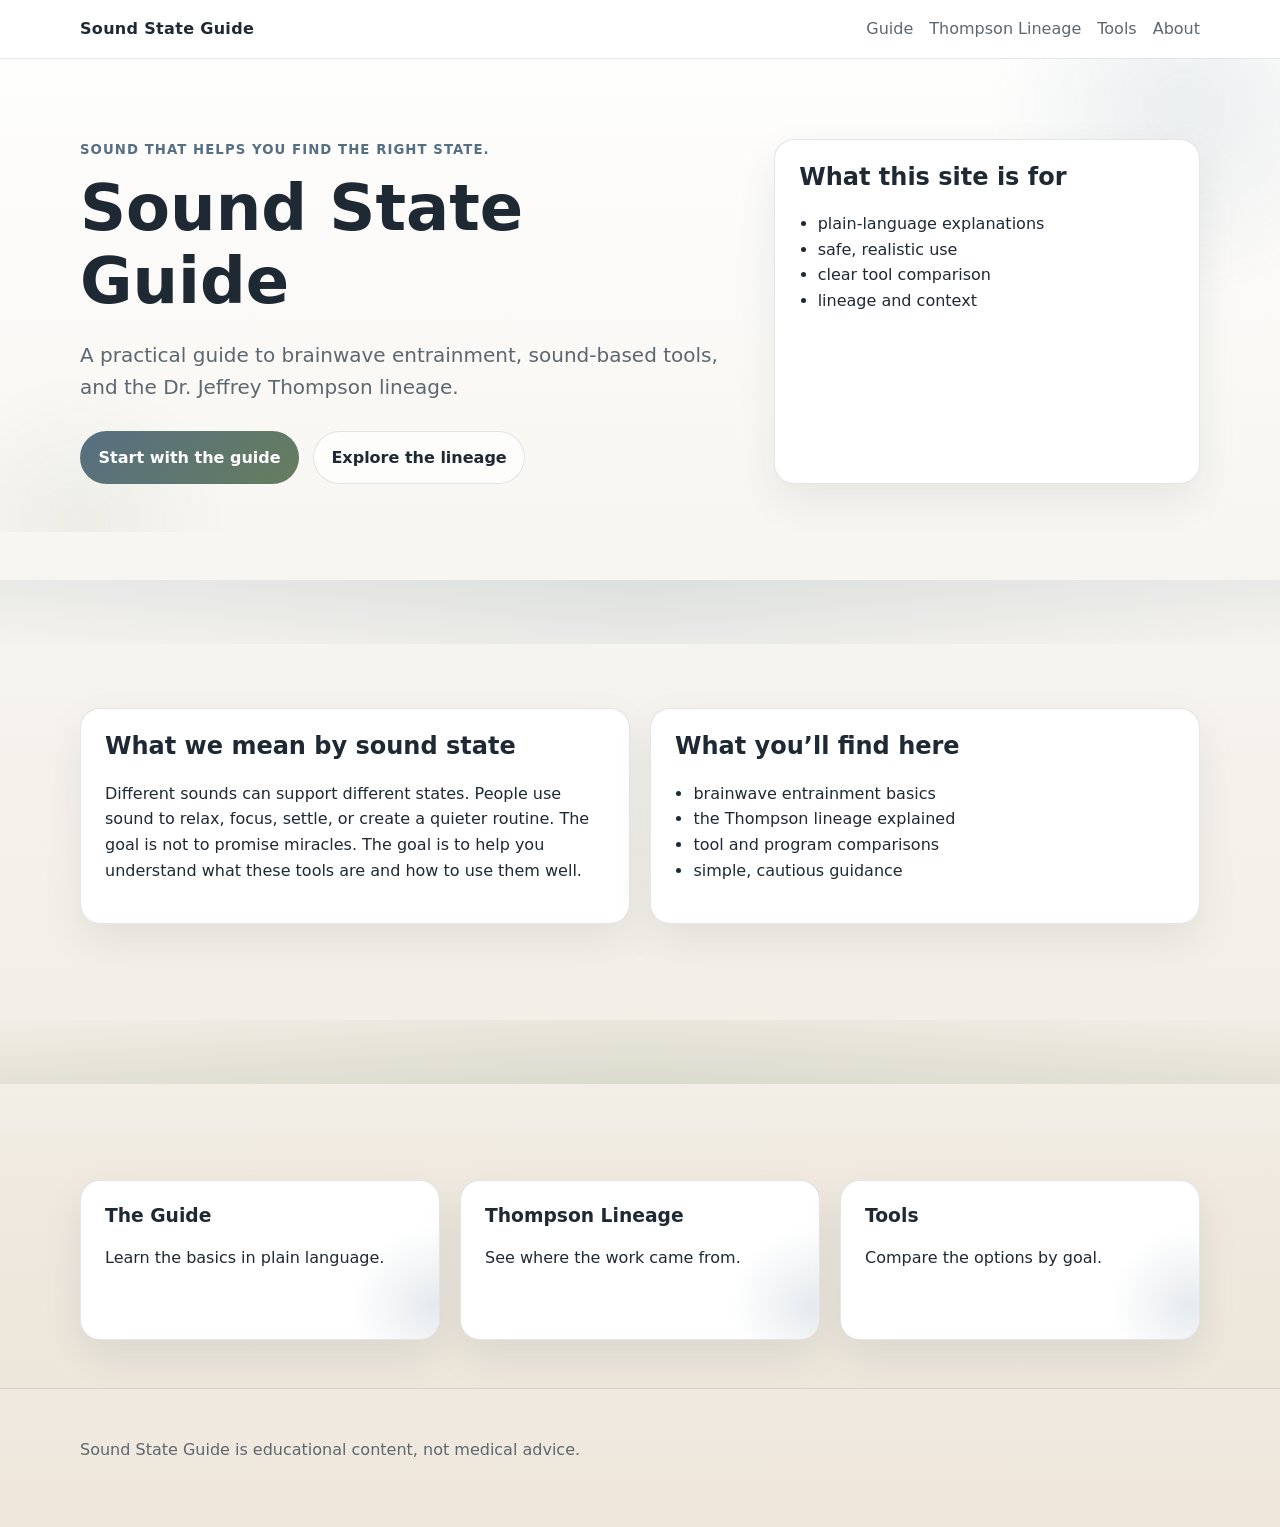
==== index.html @ a7209b44 "build Sound State Guide starter site 👾 Generated with [Letta Code](https://letta.com)  Co-Authored-B" ====
<!doctype html>
<html lang="en">
<head>
  <meta charset="utf-8" />
  <meta name="viewport" content="width=device-width, initial-scale=1" />
  <title>Sound State Guide</title>
  <meta name="description" content="A practical guide to brainwave entrainment, sound-based tools, and the Dr. Jeffrey Thompson lineage." />
  <link rel="icon" href="/assets/img/favicon.svg" type="image/svg+xml" />
  <link rel="stylesheet" href="/assets/css/styles.css" />
  <script type="application/ld+json">{
    "@context": "https://schema.org",
    "@graph": [
      {
        "@type": "WebSite",
        "@id": "https://focusingpulse.github.io/Sound-State-Guide/#website",
        "url": "https://focusingpulse.github.io/Sound-State-Guide/",
        "name": "Sound State Guide",
        "description": "A practical guide to brainwave entrainment, sound-based tools, and the Dr. Jeffrey Thompson lineage."
      },
      {
        "@type": "Organization",
        "@id": "https://focusingpulse.github.io/Sound-State-Guide/#organization",
        "name": "Sound State Guide",
        "url": "https://focusingpulse.github.io/Sound-State-Guide/",
        "description": "A practical site about sound-based tools, brainwave entrainment, and the Dr. Jeffrey Thompson lineage."
      },
      {
        "@type": "WebPage",
        "@id": "https://focusingpulse.github.io/Sound-State-Guide/#webpage",
        "url": "https://focusingpulse.github.io/Sound-State-Guide/",
        "name": "Sound State Guide",
        "description": "Homepage for Sound State Guide.",
        "isPartOf": {
          "@id": "https://focusingpulse.github.io/Sound-State-Guide/#website"
        },
        "about": {
          "@id": "https://focusingpulse.github.io/Sound-State-Guide/#organization"
        }
      }
    ]
  }</script>
</head>
<body>
  <header class="site-header">
    <div class="container nav-wrap">
      <a class="brand" href="/">Sound State Guide</a>
      <nav class="site-nav" aria-label="Primary">
        <a href="/guide/">Guide</a>
        <a href="/thompson-lineage/">Thompson Lineage</a>
        <a href="/tools/">Tools</a>
        <a href="/about/">About</a>
      </nav>
    </div>
  </header>

  <main>
    <section class="hero">
      <div class="container hero-grid">
        <div>
          <p class="eyebrow">Sound that helps you find the right state.</p>
          <h1>Sound State Guide</h1>
          <p class="lead">A practical guide to brainwave entrainment, sound-based tools, and the Dr. Jeffrey Thompson lineage.</p>
          <div class="cta-row">
            <a class="button primary" href="/guide/">Start with the guide</a>
            <a class="button secondary" href="/thompson-lineage/">Explore the lineage</a>
          </div>
        </div>
        <aside class="hero-card">
          <h2>What this site is for</h2>
          <ul>
            <li>plain-language explanations</li>
            <li>safe, realistic use</li>
            <li>clear tool comparison</li>
            <li>lineage and context</li>
          </ul>
        </aside>
      </div>
    </section>

    <section class="parallax-band top" aria-hidden="true">
      <div class="band-shape"></div>
    </section>

    <section class="section">
      <div class="container grid-2">
        <article class="card">
          <h2>What we mean by sound state</h2>
          <p>Different sounds can support different states. People use sound to relax, focus, settle, or create a quieter routine. The goal is not to promise miracles. The goal is to help you understand what these tools are and how to use them well.</p>
        </article>
        <article class="card">
          <h2>What you’ll find here</h2>
          <ul>
            <li>brainwave entrainment basics</li>
            <li>the Thompson lineage explained</li>
            <li>tool and program comparisons</li>
            <li>simple, cautious guidance</li>
          </ul>
        </article>
      </div>
    </section>

    <section class="parallax-band bottom" aria-hidden="true">
      <div class="band-shape"></div>
    </section>

    <section class="section soft">
      <div class="container grid-3">
        <a class="tile" href="/guide/">
          <h3>The Guide</h3>
          <p>Learn the basics in plain language.</p>
        </a>
        <a class="tile" href="/thompson-lineage/">
          <h3>Thompson Lineage</h3>
          <p>See where the work came from.</p>
        </a>
        <a class="tile" href="/tools/">
          <h3>Tools</h3>
          <p>Compare the options by goal.</p>
        </a>
      </div>
    </section>
  </main>

  <footer class="site-footer">
    <div class="container">
      <p>Sound State Guide is educational content, not medical advice.</p>
    </div>
  </footer>
</body>
</html>
---- assets/css/styles.css ----
:root {
  --bg: #f6f4ef;
  --bg-alt: #efe7dc;
  --panel: #ffffff;
  --soft: #ece6db;
  --text: #1f2933;
  --muted: #5d6770;
  --accent: #566f82;
  --accent-2: #7a8f6a;
  --accent-dark: #334954;
  --border: rgba(31, 41, 51, 0.12);
  --shadow: 0 16px 40px rgba(31, 41, 51, 0.08);
  --radius: 20px;
  --max: 1120px;
}

* { box-sizing: border-box; }
html { scroll-behavior: smooth; }
body {
  margin: 0;
  font-family: Inter, ui-sans-serif, system-ui, -apple-system, BlinkMacSystemFont, "Segoe UI", sans-serif;
  color: var(--text);
  background:
    linear-gradient(180deg, rgba(255,255,255,0.9) 0%, rgba(246,244,239,0.95) 40%, rgba(239,231,220,1) 100%);
  line-height: 1.6;
}
a { color: inherit; text-decoration: none; }
img { max-width: 100%; display: block; }

.container {
  width: min(100% - 2rem, var(--max));
  margin: 0 auto;
}

.site-header {
  position: sticky;
  top: 0;
  z-index: 10;
  backdrop-filter: blur(10px);
  background: rgba(255,255,255,0.78);
  border-bottom: 1px solid var(--border);
}

.nav-wrap {
  display: flex;
  align-items: center;
  justify-content: space-between;
  gap: 1rem;
  padding: 1rem 0;
}

.brand {
  font-weight: 800;
  letter-spacing: 0.02em;
}

.site-nav {
  display: flex;
  flex-wrap: wrap;
  gap: 1rem;
  color: var(--muted);
}

.site-nav a:hover,
.site-nav a:focus-visible,
.brand:hover,
.brand:focus-visible {
  color: var(--accent-dark);
}

.hero {
  position: relative;
  padding: 5rem 0 3rem;
  overflow: hidden;
}

.hero::before,
.hero::after {
  content: "";
  position: absolute;
  inset: auto;
  border-radius: 999px;
  filter: blur(18px);
  opacity: 0.45;
  pointer-events: none;
}

.hero::before {
  width: 24rem;
  height: 24rem;
  background: radial-gradient(circle, rgba(86,111,130,0.25) 0%, rgba(86,111,130,0) 70%);
  top: -8rem;
  right: -6rem;
  transform: translateY(-18px);
  animation: driftUp 12s ease-in-out infinite alternate;
}

.hero::after {
  width: 18rem;
  height: 18rem;
  background: radial-gradient(circle, rgba(122,143,106,0.2) 0%, rgba(122,143,106,0) 70%);
  bottom: -7rem;
  left: -4rem;
  transform: translateY(20px);
  animation: driftDown 14s ease-in-out infinite alternate;
}

.hero-grid {
  position: relative;
  display: grid;
  grid-template-columns: 1.4fr 0.9fr;
  gap: 2rem;
  align-items: stretch;
  z-index: 1;
}

.eyebrow {
  margin: 0 0 0.75rem;
  text-transform: uppercase;
  letter-spacing: 0.08em;
  color: var(--accent);
  font-size: 0.83rem;
  font-weight: 700;
}

h1, h2, h3 {
  line-height: 1.15;
  margin-top: 0;
}

h1 {
  font-size: clamp(2.6rem, 5vw, 4.8rem);
  margin-bottom: 1rem;
}

.lead {
  font-size: clamp(1.05rem, 2vw, 1.25rem);
  color: var(--muted);
  max-width: 60ch;
}

.cta-row {
  display: flex;
  flex-wrap: wrap;
  gap: 0.85rem;
  margin-top: 1.75rem;
}

.button {
  display: inline-flex;
  align-items: center;
  justify-content: center;
  min-height: 48px;
  padding: 0.8rem 1.1rem;
  border-radius: 999px;
  border: 1px solid transparent;
  font-weight: 700;
}

.button.primary {
  background: linear-gradient(135deg, var(--accent), #667d5e);
  color: #fff;
}

.button.primary:hover,
.button.primary:focus-visible {
  background: linear-gradient(135deg, var(--accent-dark), #5d7250);
}

.button.secondary {
  border-color: var(--border);
  background: rgba(255,255,255,0.7);
}

.button.secondary:hover,
.button.secondary:focus-visible {
  border-color: var(--accent);
  color: var(--accent-dark);
}

.hero-card,
.card,
.tile {
  background: var(--panel);
  border: 1px solid var(--border);
  border-radius: var(--radius);
  box-shadow: var(--shadow);
}

.hero-card {
  padding: 1.5rem;
}

.hero-card ul,
.card ul {
  margin: 0;
  padding-left: 1.15rem;
}

.section {
  padding: 1rem 0 3rem;
}

.section.soft {
  background: linear-gradient(180deg, rgba(236,230,219,0.3), rgba(236,230,219,0.95));
  padding: 3rem 0;
}

.grid-2,
.grid-3 {
  display: grid;
  gap: 1.25rem;
}

.grid-2 {
  grid-template-columns: repeat(2, minmax(0, 1fr));
}

.grid-3 {
  grid-template-columns: repeat(3, minmax(0, 1fr));
}

.card,
.tile {
  padding: 1.5rem;
}

.tile {
  position: relative;
  overflow: hidden;
  min-height: 160px;
}

.tile::after {
  content: "";
  position: absolute;
  inset: auto -20% -30% auto;
  width: 10rem;
  height: 10rem;
  border-radius: 50%;
  background: radial-gradient(circle, rgba(86,111,130,0.14) 0%, rgba(86,111,130,0) 70%);
}

.tile:hover,
.tile:focus-visible {
  transform: translateY(-2px);
  transition: transform 0.2s ease;
}

.site-footer {
  padding: 2rem 0 3rem;
  color: var(--muted);
  border-top: 1px solid var(--border);
}

.page {
  padding: 3rem 0 4rem;
}

.page h1 {
  font-size: clamp(2.1rem, 4vw, 3.5rem);
}

.prose {
  max-width: 72ch;
}

.prose h2 {
  margin-top: 2.25rem;
}

.prose table {
  width: 100%;
  border-collapse: collapse;
  margin: 1rem 0 1.5rem;
  background: rgba(255,255,255,0.85);
  border: 1px solid var(--border);
  border-radius: 12px;
  overflow: hidden;
}

.prose th,
.prose td {
  text-align: left;
  padding: 0.85rem 0.9rem;
  border-bottom: 1px solid var(--border);
  vertical-align: top;
}

.prose thead th {
  background: rgba(86,111,130,0.08);
}

.prose tbody tr:last-child td {
  border-bottom: 0;
}

.parallax-band {
  position: relative;
  margin: 3rem 0;
  padding: 2rem 0;
  overflow: hidden;
}

.parallax-band.top {
  background: linear-gradient(180deg, rgba(86,111,130,0.08), transparent);
}

.parallax-band.bottom {
  background: linear-gradient(180deg, transparent, rgba(122,143,106,0.12));
}

.parallax-band .band-shape {
  position: absolute;
  left: 50%;
  width: 160%;
  height: 180px;
  border-radius: 999px;
  opacity: 0.6;
  pointer-events: none;
}

.parallax-band.top .band-shape {
  top: -70px;
  background: radial-gradient(circle, rgba(86,111,130,0.14) 0%, rgba(86,111,130,0) 70%);
  transform: translateX(-50%) translateY(-10px);
  animation: riseBand 16s ease-in-out infinite alternate;
}

.parallax-band.bottom .band-shape {
  bottom: -80px;
  background: radial-gradient(circle, rgba(122,143,106,0.15) 0%, rgba(122,143,106,0) 70%);
  transform: translateX(-50%) translateY(12px);
  animation: fallBand 16s ease-in-out infinite alternate;
}

@keyframes driftUp {
  from { transform: translateY(-18px); }
  to { transform: translateY(10px); }
}

@keyframes driftDown {
  from { transform: translateY(20px); }
  to { transform: translateY(-12px); }
}

@keyframes riseBand {
  from { transform: translateX(-50%) translateY(-14px); }
  to { transform: translateX(-50%) translateY(14px); }
}

@keyframes fallBand {
  from { transform: translateX(-50%) translateY(14px); }
  to { transform: translateX(-50%) translateY(-14px); }
}

@media (max-width: 860px) {
  .hero-grid,
  .grid-2,
  .grid-3 {
    grid-template-columns: 1fr;
  }

  .nav-wrap {
    flex-direction: column;
    align-items: flex-start;
  }
}
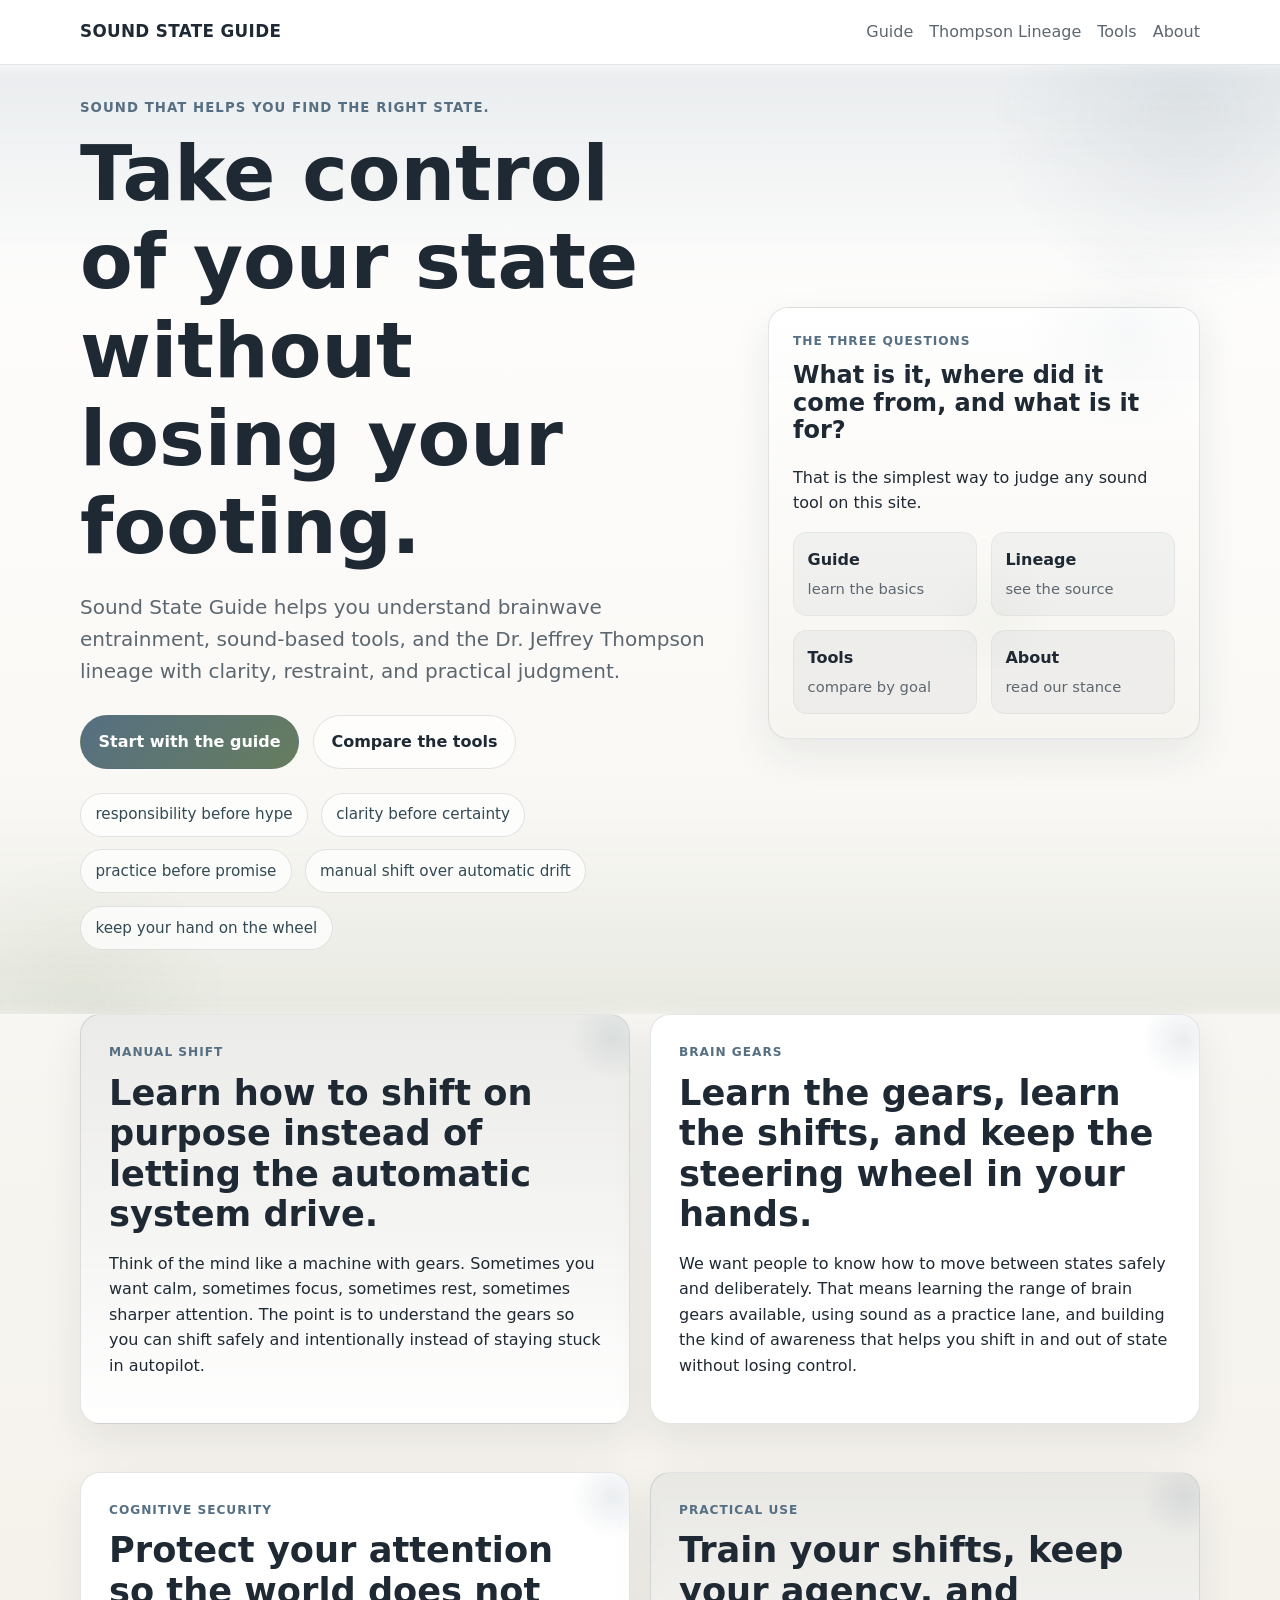
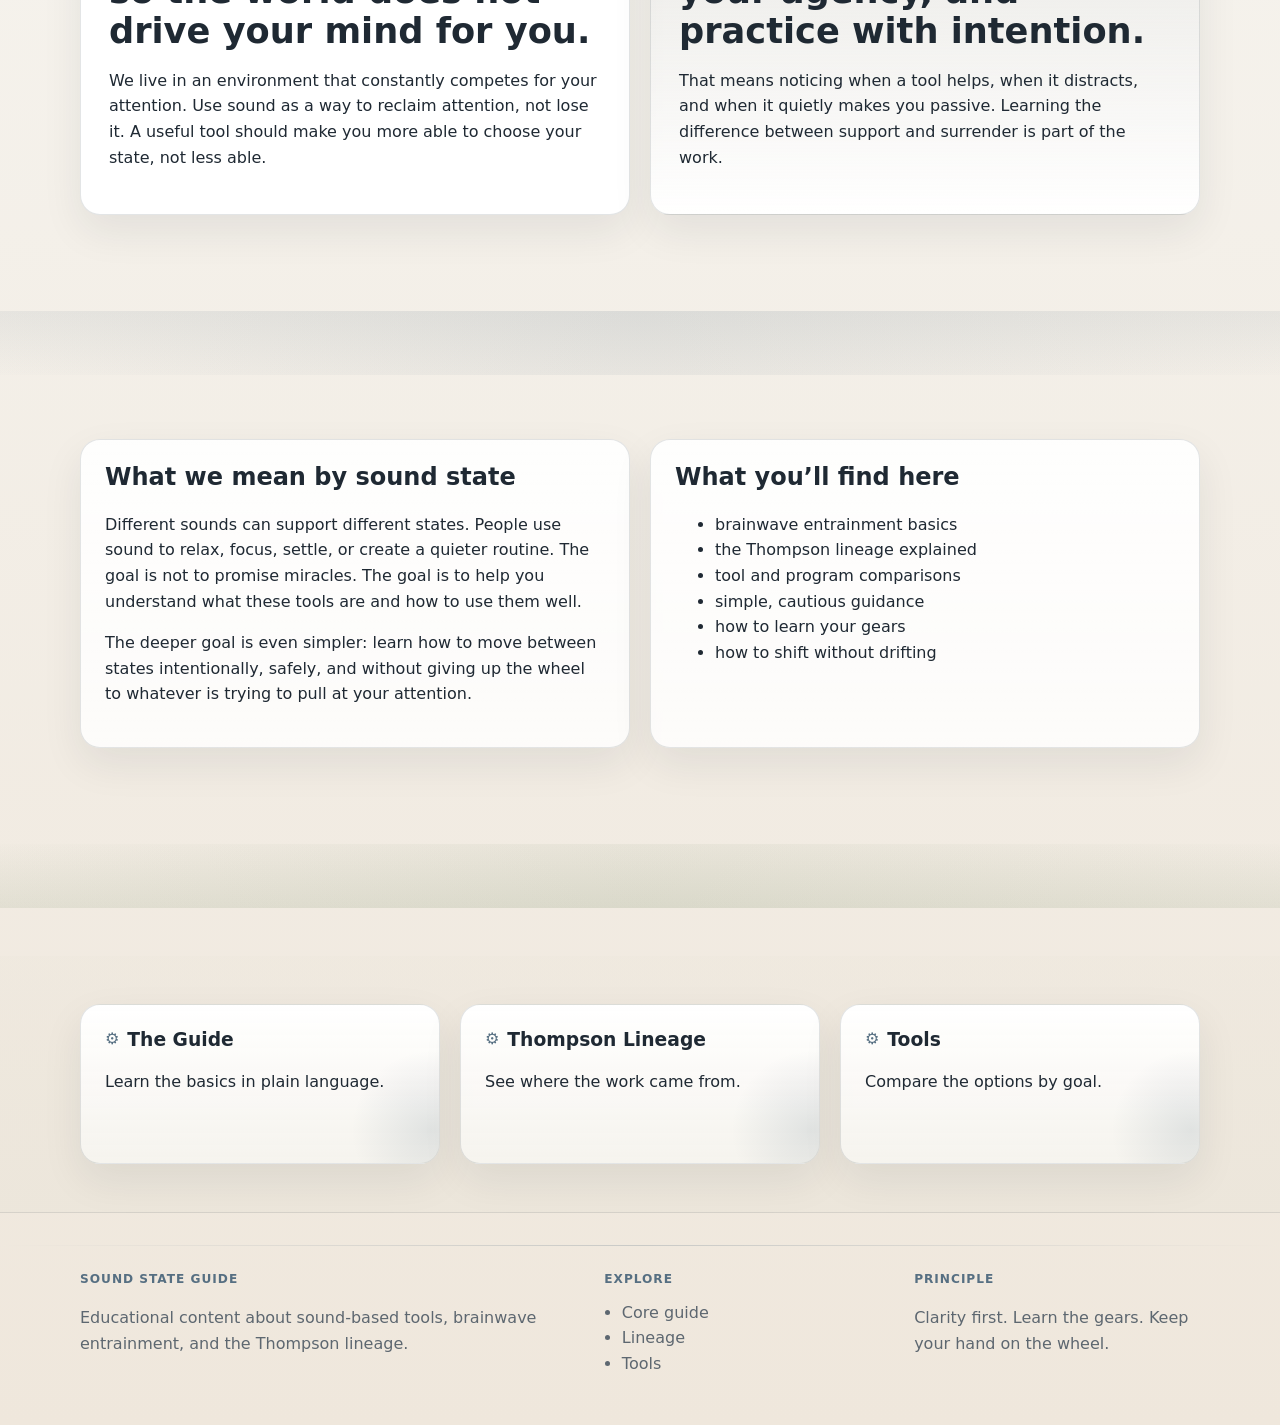
==== commit 1fddec25: "strengthen Sound State Guide visual system 👾 Generated with [Letta Code](https://letta.com)  Co-Auth" ====
--- a/index.html
+++ b/index.html
@@ -42,8 +42,8 @@
 </head>
 <body>
   <header class="site-header">
-    <div class="container nav-wrap">
-      <a class="brand" href="/">Sound State Guide</a>
+    <div class="container nav-wrap nav-wrap-home">
+      <a class="brand brand-home" href="/">Sound State Guide</a>
       <nav class="site-nav" aria-label="Primary">
         <a href="/guide/">Guide</a>
         <a href="/thompson-lineage/">Thompson Lineage</a>
@@ -54,26 +54,80 @@
   </header>
 
   <main>
-    <section class="hero">
-      <div class="container hero-grid">
-        <div>
+    <section class="hero hero-home">
+      <div class="hero-glow hero-glow-top" aria-hidden="true"></div>
+      <div class="hero-glow hero-glow-bottom" aria-hidden="true"></div>
+      <div class="container hero-grid hero-grid-home">
+        <div class="hero-copy">
           <p class="eyebrow">Sound that helps you find the right state.</p>
-          <h1>Sound State Guide</h1>
-          <p class="lead">A practical guide to brainwave entrainment, sound-based tools, and the Dr. Jeffrey Thompson lineage.</p>
+          <h1>Take control of your state without losing your footing.</h1>
+          <p class="lead">Sound State Guide helps you understand brainwave entrainment, sound-based tools, and the Dr. Jeffrey Thompson lineage with clarity, restraint, and practical judgment.</p>
           <div class="cta-row">
             <a class="button primary" href="/guide/">Start with the guide</a>
-            <a class="button secondary" href="/thompson-lineage/">Explore the lineage</a>
+            <a class="button secondary" href="/tools/">Compare the tools</a>
           </div>
+          <ul class="hero-points" aria-label="Key principles">
+            <li>responsibility before hype</li>
+            <li>clarity before certainty</li>
+            <li>practice before promise</li>
+            <li>manual shift over automatic drift</li>
+            <li>keep your hand on the wheel</li>
+          </ul>
         </div>
-        <aside class="hero-card">
-          <h2>What this site is for</h2>
-          <ul>
-            <li>plain-language explanations</li>
-            <li>safe, realistic use</li>
-            <li>clear tool comparison</li>
-            <li>lineage and context</li>
-          </ul>
+
+        <aside class="hero-card hero-side">
+          <p class="mini-label">The three questions</p>
+          <h2>What is it, where did it come from, and what is it for?</h2>
+          <p>That is the simplest way to judge any sound tool on this site.</p>
+          <div class="hero-stat-grid">
+            <div>
+              <strong>Guide</strong>
+              <span>learn the basics</span>
+            </div>
+            <div>
+              <strong>Lineage</strong>
+              <span>see the source</span>
+            </div>
+            <div>
+              <strong>Tools</strong>
+              <span>compare by goal</span>
+            </div>
+            <div>
+              <strong>About</strong>
+              <span>read our stance</span>
+            </div>
+          </div>
         </aside>
+      </div>
+    </section>
+
+    <section class="section section-lifted">
+      <div class="container feature-row">
+        <article class="feature-card feature-card-emphasis">
+          <p class="feature-tag">Manual shift</p>
+          <h2>Learn how to shift on purpose instead of letting the automatic system drive.</h2>
+          <p>Think of the mind like a machine with gears. Sometimes you want calm, sometimes focus, sometimes rest, sometimes sharper attention. The point is to understand the gears so you can shift safely and intentionally instead of staying stuck in autopilot.</p>
+        </article>
+        <article class="feature-card">
+          <p class="feature-tag">Brain gears</p>
+          <h2>Learn the gears, learn the shifts, and keep the steering wheel in your hands.</h2>
+          <p>We want people to know how to move between states safely and deliberately. That means learning the range of brain gears available, using sound as a practice lane, and building the kind of awareness that helps you shift in and out of state without losing control.</p>
+        </article>
+      </div>
+    </section>
+
+    <section class="section section-lifted">
+      <div class="container feature-row">
+        <article class="feature-card">
+          <p class="feature-tag">Cognitive security</p>
+          <h2>Protect your attention so the world does not drive your mind for you.</h2>
+          <p>We live in an environment that constantly competes for your attention. Use sound as a way to reclaim attention, not lose it. A useful tool should make you more able to choose your state, not less able.</p>
+        </article>
+        <article class="feature-card feature-card-emphasis">
+          <p class="feature-tag">Practical use</p>
+          <h2>Train your shifts, keep your agency, and practice with intention.</h2>
+          <p>That means noticing when a tool helps, when it distracts, and when it quietly makes you passive. Learning the difference between support and surrender is part of the work.</p>
+        </article>
       </div>
     </section>
 
@@ -83,17 +137,20 @@
 
     <section class="section">
       <div class="container grid-2">
-        <article class="card">
+        <article class="card card-statement">
           <h2>What we mean by sound state</h2>
           <p>Different sounds can support different states. People use sound to relax, focus, settle, or create a quieter routine. The goal is not to promise miracles. The goal is to help you understand what these tools are and how to use them well.</p>
-        </article>
-        <article class="card">
+          <p>The deeper goal is even simpler: learn how to move between states intentionally, safely, and without giving up the wheel to whatever is trying to pull at your attention.</p>
+        </article>
+        <article class="card card-statement">
           <h2>What you’ll find here</h2>
           <ul>
             <li>brainwave entrainment basics</li>
             <li>the Thompson lineage explained</li>
             <li>tool and program comparisons</li>
             <li>simple, cautious guidance</li>
+            <li>how to learn your gears</li>
+            <li>how to shift without drifting</li>
           </ul>
         </article>
       </div>
@@ -105,15 +162,15 @@
 
     <section class="section soft">
       <div class="container grid-3">
-        <a class="tile" href="/guide/">
+        <a class="tile tile-spotlight" href="/guide/">
           <h3>The Guide</h3>
           <p>Learn the basics in plain language.</p>
         </a>
-        <a class="tile" href="/thompson-lineage/">
+        <a class="tile tile-spotlight" href="/thompson-lineage/">
           <h3>Thompson Lineage</h3>
           <p>See where the work came from.</p>
         </a>
-        <a class="tile" href="/tools/">
+        <a class="tile tile-spotlight" href="/tools/">
           <h3>Tools</h3>
           <p>Compare the options by goal.</p>
         </a>
@@ -122,8 +179,23 @@
   </main>
 
   <footer class="site-footer">
-    <div class="container">
-      <p>Sound State Guide is educational content, not medical advice.</p>
+    <div class="container footer-grid">
+      <div>
+        <p class="footer-title">Sound State Guide</p>
+        <p>Educational content about sound-based tools, brainwave entrainment, and the Thompson lineage.</p>
+      </div>
+      <div>
+        <p class="footer-title">Explore</p>
+        <ul>
+          <li><a href="/guide/">Core guide</a></li>
+          <li><a href="/thompson-lineage/">Lineage</a></li>
+          <li><a href="/tools/">Tools</a></li>
+        </ul>
+      </div>
+      <div>
+        <p class="footer-title">Principle</p>
+        <p>Clarity first. Learn the gears. Keep your hand on the wheel.</p>
+      </div>
     </div>
   </footer>
 </body>
--- a/assets/css/styles.css
+++ b/assets/css/styles.css
@@ -49,9 +49,18 @@
   padding: 1rem 0;
 }
 
+.nav-wrap-home {
+  padding-block: 1.15rem;
+}
+
 .brand {
   font-weight: 800;
   letter-spacing: 0.02em;
+}
+
+.brand-home {
+  font-size: 1.05rem;
+  text-transform: uppercase;
 }
 
 .site-nav {
@@ -72,6 +81,13 @@
   position: relative;
   padding: 5rem 0 3rem;
   overflow: hidden;
+}
+
+.hero-home {
+  min-height: 100svh;
+  display: grid;
+  align-items: center;
+  padding: 2rem 0 4rem;
 }
 
 .hero::before,
@@ -85,6 +101,30 @@
   pointer-events: none;
 }
 
+.hero-home .hero-glow {
+  position: absolute;
+  left: 50%;
+  width: 180%;
+  height: 220px;
+  transform: translateX(-50%);
+  border-radius: 999px;
+  filter: blur(8px);
+  opacity: 0.7;
+  pointer-events: none;
+}
+
+.hero-home .hero-glow-top {
+  top: 0;
+  background: linear-gradient(180deg, rgba(86,111,130,0.18), rgba(86,111,130,0));
+  animation: riseBand 16s ease-in-out infinite alternate;
+}
+
+.hero-home .hero-glow-bottom {
+  bottom: 0;
+  background: linear-gradient(0deg, rgba(122,143,106,0.18), rgba(122,143,106,0));
+  animation: fallBand 16s ease-in-out infinite alternate;
+}
+
 .hero::before {
   width: 24rem;
   height: 24rem;
@@ -114,6 +154,44 @@
   z-index: 1;
 }
 
+.hero-grid-home {
+  grid-template-columns: minmax(0, 1.2fr) minmax(320px, 0.8fr);
+  align-items: center;
+  gap: 2.5rem;
+  position: relative;
+}
+
+.hero-grid-home::before,
+.hero-grid-home::after {
+  content: "";
+  position: absolute;
+  inset: auto;
+  pointer-events: none;
+  opacity: 0.25;
+}
+
+.hero-grid-home::before {
+  right: -2rem;
+  top: 15%;
+  width: 210px;
+  height: 210px;
+  background: radial-gradient(circle at center, rgba(86,111,130,0.18) 0%, rgba(86,111,130,0) 70%);
+  border-radius: 50%;
+}
+
+.hero-grid-home::after {
+  right: 9rem;
+  top: 54%;
+  width: 120px;
+  height: 120px;
+  background: radial-gradient(circle at center, rgba(122,143,106,0.18) 0%, rgba(122,143,106,0) 70%);
+  border-radius: 50%;
+}
+
+.hero-copy {
+  max-width: 68ch;
+}
+
 .eyebrow {
   margin: 0 0 0.75rem;
   text-transform: uppercase;
@@ -131,6 +209,11 @@
 h1 {
   font-size: clamp(2.6rem, 5vw, 4.8rem);
   margin-bottom: 1rem;
+}
+
+.hero-home h1 {
+  font-size: clamp(3rem, 6vw, 5.6rem);
+  max-width: 11ch;
 }
 
 .lead {
@@ -178,9 +261,39 @@
   color: var(--accent-dark);
 }
 
+.hero-points {
+  display: flex;
+  gap: 0.8rem;
+  flex-wrap: wrap;
+  list-style: none;
+  padding: 0;
+  margin: 1.5rem 0 0;
+}
+
+.hero-points li {
+  padding: 0.55rem 0.9rem;
+  border-radius: 999px;
+  background: rgba(255,255,255,0.72);
+  border: 1px solid var(--border);
+  color: var(--accent-dark);
+  font-size: 0.95rem;
+}
+
+.mini-label,
+.feature-tag,
+.footer-title {
+  margin: 0 0 0.65rem;
+  text-transform: uppercase;
+  letter-spacing: 0.08em;
+  font-size: 0.76rem;
+  font-weight: 800;
+  color: var(--accent);
+}
+
 .hero-card,
 .card,
-.tile {
+.tile,
+.feature-card {
   background: var(--panel);
   border: 1px solid var(--border);
   border-radius: var(--radius);
@@ -191,19 +304,78 @@
   padding: 1.5rem;
 }
 
-.hero-card ul,
-.card ul {
-  margin: 0;
-  padding-left: 1.15rem;
+.hero-side {
+  background: linear-gradient(180deg, rgba(255,255,255,0.96), rgba(246,244,239,0.95));
+}
+
+.hero-stat-grid {
+  display: grid;
+  grid-template-columns: repeat(2, minmax(0, 1fr));
+  gap: 0.85rem;
+  margin-top: 1rem;
+}
+
+.hero-stat-grid div {
+  padding: 0.85rem;
+  border-radius: 14px;
+  background: rgba(86,111,130,0.06);
+  border: 1px solid rgba(86,111,130,0.08);
+}
+
+.hero-stat-grid strong {
+  display: block;
+  margin-bottom: 0.25rem;
+}
+
+.hero-stat-grid span {
+  color: var(--muted);
+  font-size: 0.92rem;
 }
 
 .section {
   padding: 1rem 0 3rem;
+}
+
+.section-lifted {
+  margin-top: -1rem;
 }
 
 .section.soft {
   background: linear-gradient(180deg, rgba(236,230,219,0.3), rgba(236,230,219,0.95));
   padding: 3rem 0;
+}
+
+.feature-row {
+  display: grid;
+  grid-template-columns: repeat(2, minmax(0, 1fr));
+  gap: 1.25rem;
+}
+
+.feature-card {
+  padding: 1.75rem;
+  position: relative;
+  overflow: hidden;
+}
+
+.feature-card::after {
+  content: "";
+  position: absolute;
+  right: -1.5rem;
+  top: -1rem;
+  width: 5rem;
+  height: 5rem;
+  border-radius: 50%;
+  background: radial-gradient(circle, rgba(86,111,130,0.12) 0%, rgba(86,111,130,0) 72%);
+  pointer-events: none;
+}
+
+.feature-card-emphasis {
+  background: linear-gradient(180deg, rgba(86,111,130,0.08), rgba(255,255,255,0.96));
+}
+
+.feature-card h2 {
+  font-size: clamp(1.6rem, 3vw, 2.2rem);
+  margin-bottom: 0.75rem;
 }
 
 .grid-2,
@@ -225,10 +397,30 @@
   padding: 1.5rem;
 }
 
+.card-statement {
+  background: linear-gradient(180deg, rgba(255,255,255,0.92), rgba(255,255,255,0.8));
+}
+
 .tile {
   position: relative;
   overflow: hidden;
   min-height: 160px;
+}
+
+.tile-spotlight {
+  background: linear-gradient(180deg, rgba(255,255,255,0.98), rgba(246,244,239,0.93));
+}
+
+.tile-spotlight h3 {
+  display: flex;
+  align-items: center;
+  gap: 0.5rem;
+}
+
+.tile-spotlight h3::before {
+  content: "⚙";
+  font-size: 1rem;
+  color: var(--accent);
 }
 
 .tile::after {
@@ -253,6 +445,25 @@
   border-top: 1px solid var(--border);
 }
 
+.site-footer::before {
+  content: "";
+  display: block;
+  height: 1px;
+  background: linear-gradient(90deg, transparent, rgba(86,111,130,0.25), transparent);
+  margin-bottom: 1.5rem;
+}
+
+.footer-grid {
+  display: grid;
+  grid-template-columns: 1.4fr 0.8fr 0.8fr;
+  gap: 1.5rem;
+}
+
+.site-footer ul {
+  margin: 0;
+  padding-left: 1.1rem;
+}
+
 .page {
   padding: 3rem 0 4rem;
 }
@@ -356,8 +567,11 @@
 
 @media (max-width: 860px) {
   .hero-grid,
+  .hero-grid-home,
+  .feature-row,
   .grid-2,
-  .grid-3 {
+  .grid-3,
+  .footer-grid {
     grid-template-columns: 1fr;
   }
 
@@ -365,4 +579,13 @@
     flex-direction: column;
     align-items: flex-start;
   }
-}
+
+  .hero-home {
+    min-height: auto;
+    padding-top: 3rem;
+  }
+
+  .hero-home h1 {
+    max-width: none;
+  }
+}
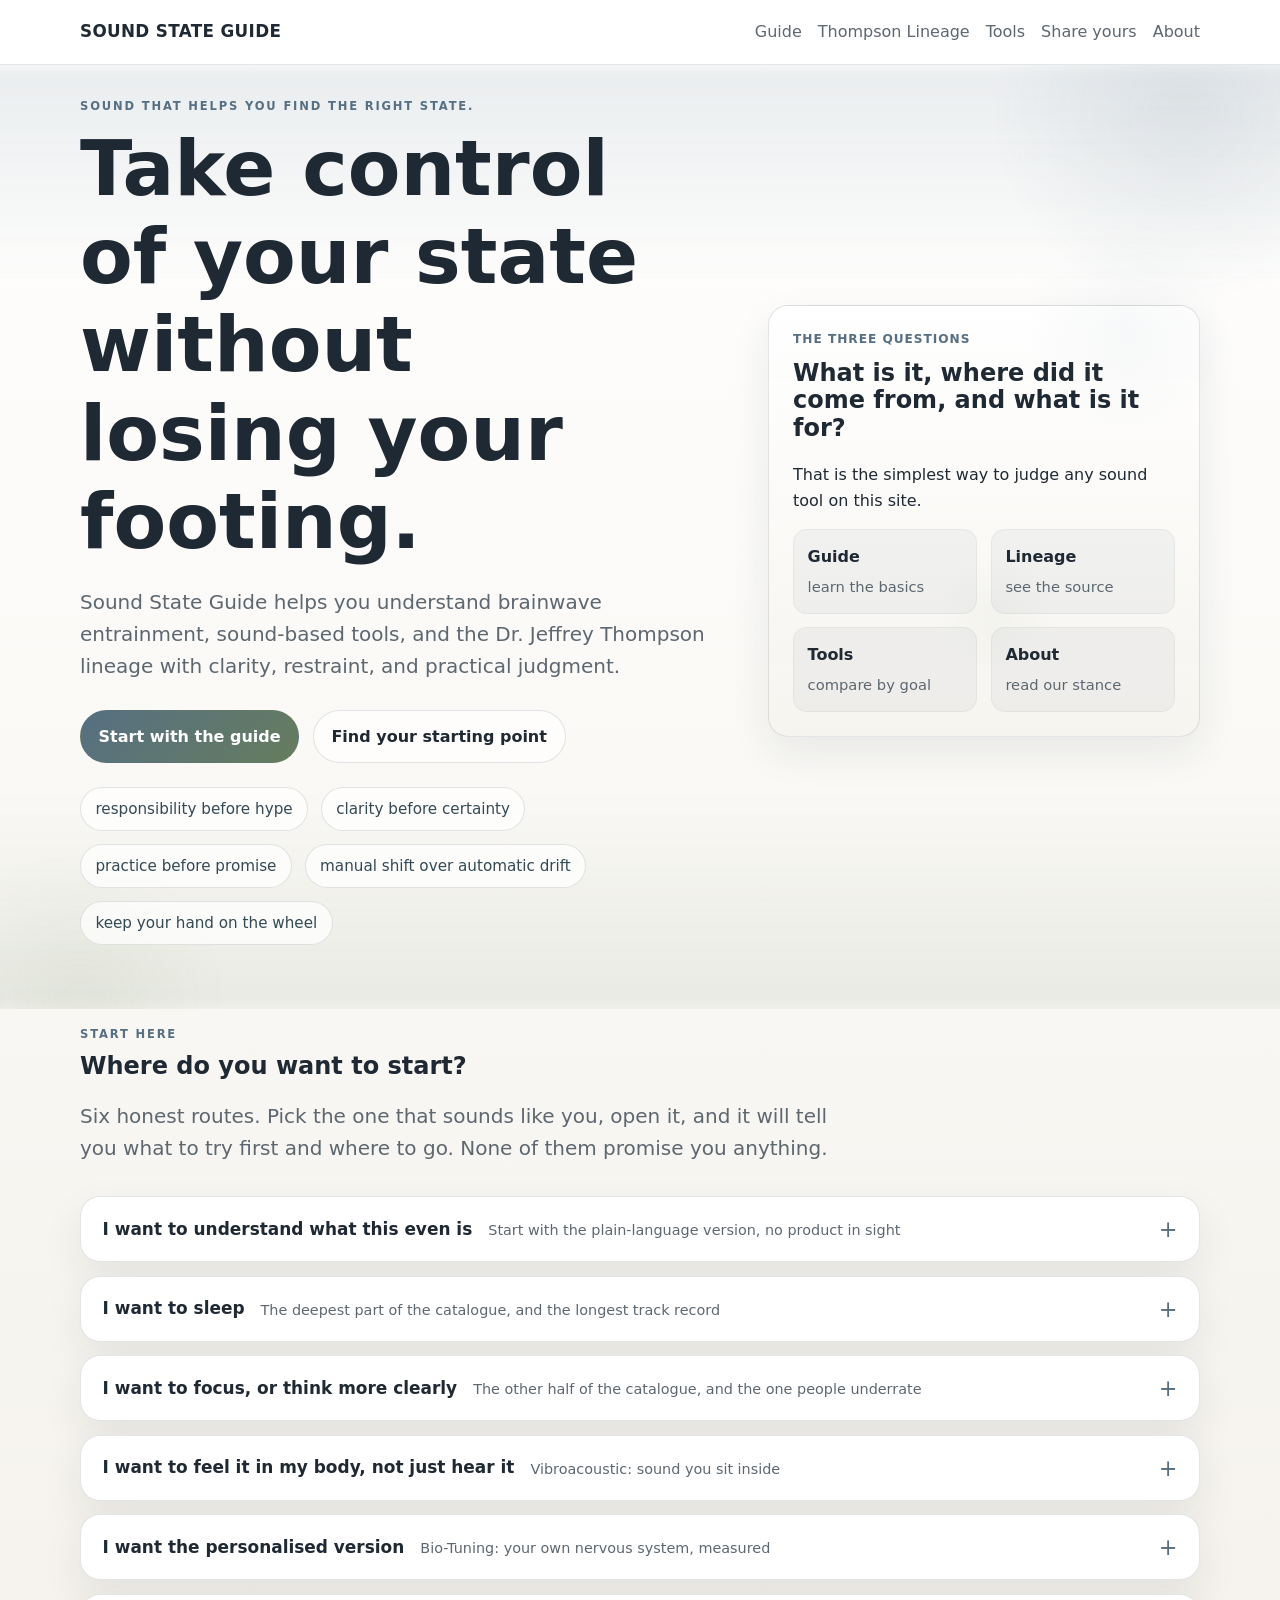
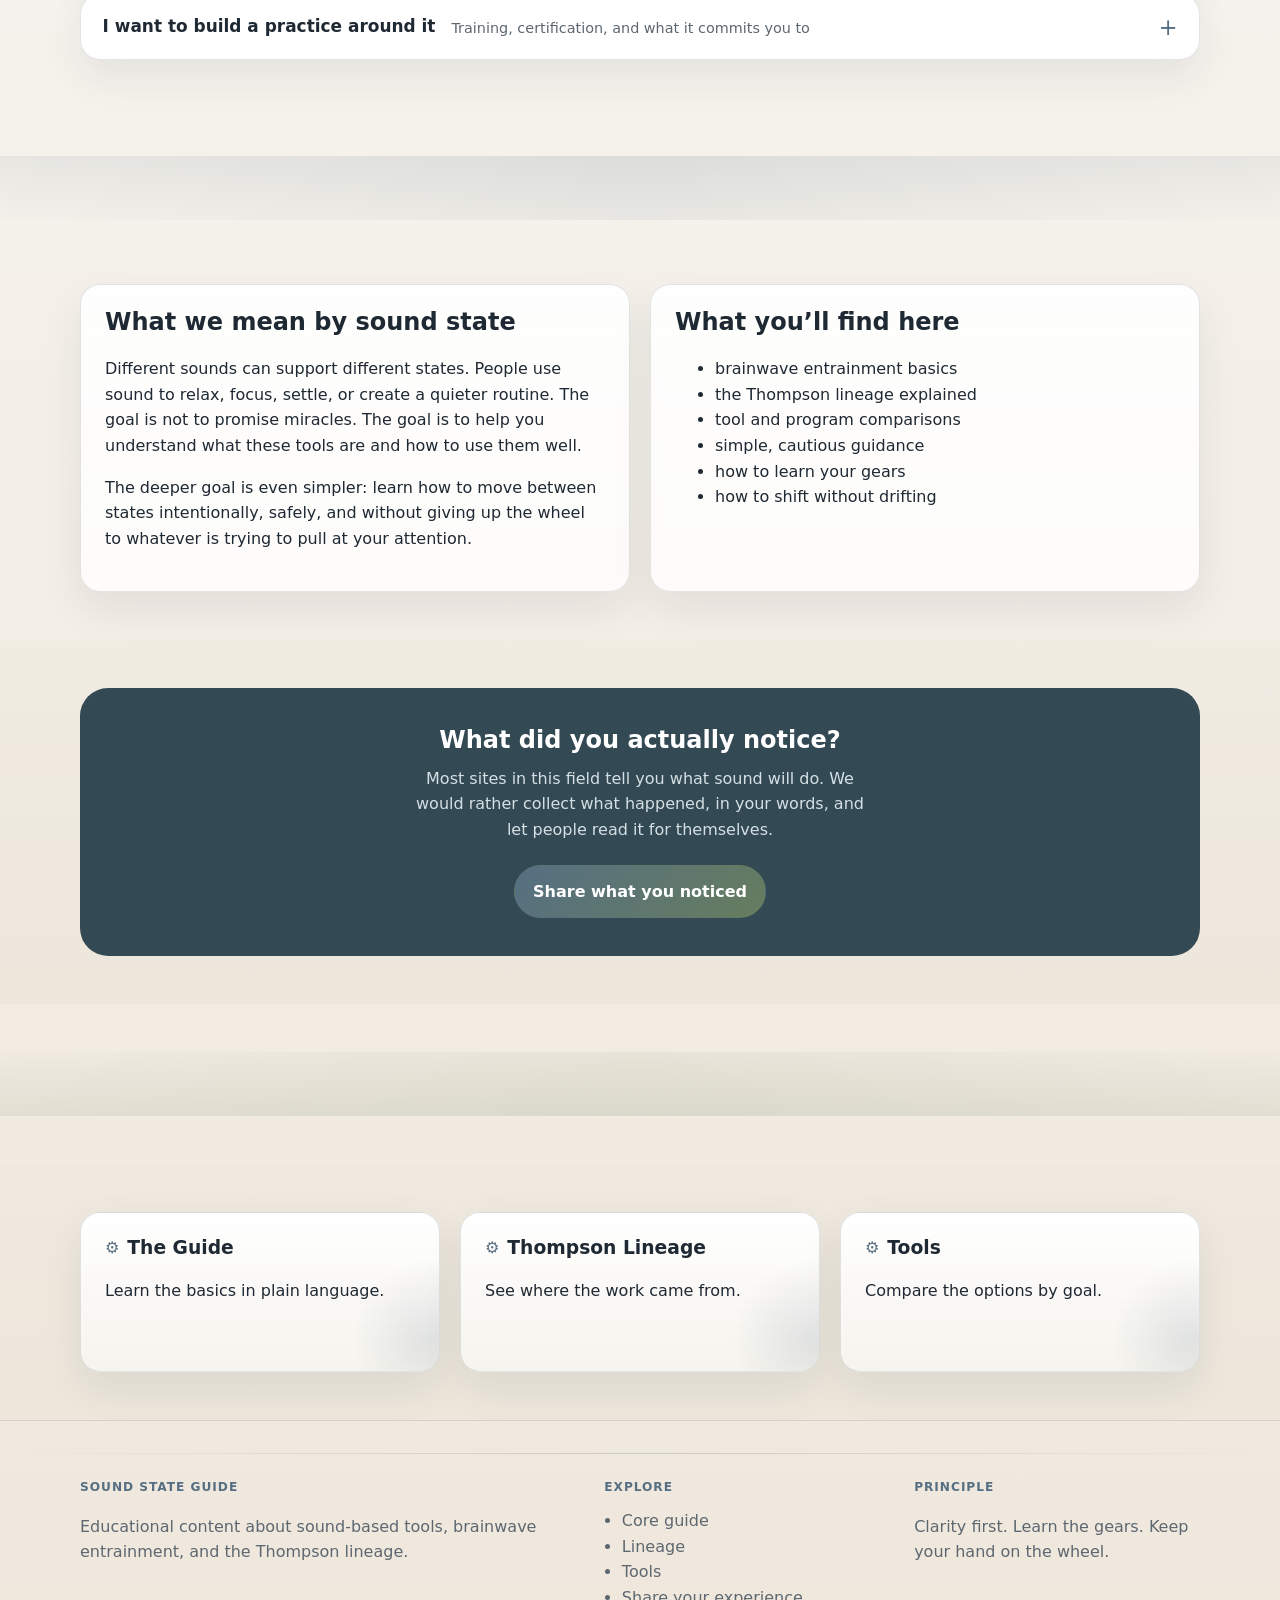
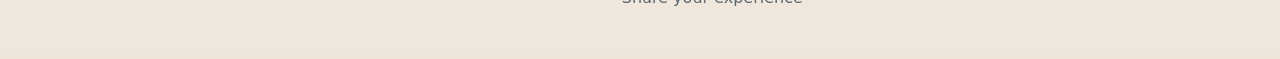
==== commit 7f71d186: "Sound State: the picker and the experience page Chris's brief: a site that introduces, lets someone " ====
--- a/index.html
+++ b/index.html
@@ -5,8 +5,8 @@
   <meta name="viewport" content="width=device-width, initial-scale=1" />
   <title>Sound State Guide</title>
   <meta name="description" content="A practical guide to brainwave entrainment, sound-based tools, and the Dr. Jeffrey Thompson lineage." />
-  <link rel="icon" href="/assets/img/favicon.svg" type="image/svg+xml" />
-  <link rel="stylesheet" href="/assets/css/styles.css" />
+  <link rel="icon" href="assets/img/favicon.svg" type="image/svg+xml" />
+  <link rel="stylesheet" href="assets/css/styles.css" />
   <script type="application/ld+json">{
     "@context": "https://schema.org",
     "@graph": [
@@ -22,7 +22,18 @@
         "@id": "https://focusingpulse.github.io/Sound-State-Guide/#organization",
         "name": "Sound State Guide",
         "url": "https://focusingpulse.github.io/Sound-State-Guide/",
-        "description": "A practical site about sound-based tools, brainwave entrainment, and the Dr. Jeffrey Thompson lineage."
+        "description": "A practical site about sound-based tools, brainwave entrainment, and the Dr. Jeffrey Thompson lineage.",
+        "knowsAbout": [
+          "Brainwave entrainment",
+          "Sound therapy",
+          "Neuroacoustics",
+          "Vibroacoustic therapy",
+          "Binaural beats",
+          "Sound-based wellness tools"
+        ],
+        "founder": {
+          "@id": "https://focusingpulse.github.io/Sound-State-Guide/#person"
+        }
       },
       {
         "@type": "WebPage",
@@ -36,6 +47,20 @@
         "about": {
           "@id": "https://focusingpulse.github.io/Sound-State-Guide/#organization"
         }
+      },
+      {
+        "@type": "Person",
+        "@id": "https://focusingpulse.github.io/Sound-State-Guide/#person",
+        "name": "Chris Bruyette",
+        "worksFor": {
+          "@id": "https://focusingpulse.github.io/Sound-State-Guide/#organization"
+        },
+        "knowsAbout": [
+          "Brainwave entrainment",
+          "Sound therapy",
+          "Neuroacoustics",
+          "Vibroacoustic therapy"
+        ]
       }
     ]
   }</script>
@@ -43,12 +68,13 @@
 <body>
   <header class="site-header">
     <div class="container nav-wrap nav-wrap-home">
-      <a class="brand brand-home" href="/">Sound State Guide</a>
+      <a class="brand brand-home" href="./">Sound State Guide</a>
       <nav class="site-nav" aria-label="Primary">
-        <a href="/guide/">Guide</a>
-        <a href="/thompson-lineage/">Thompson Lineage</a>
-        <a href="/tools/">Tools</a>
-        <a href="/about/">About</a>
+        <a href="guide/">Guide</a>
+        <a href="thompson-lineage/">Thompson Lineage</a>
+        <a href="tools/">Tools</a>
+        <a href="share/">Share yours</a>
+        <a href="about/">About</a>
       </nav>
     </div>
   </header>
@@ -63,8 +89,8 @@
           <h1>Take control of your state without losing your footing.</h1>
           <p class="lead">Sound State Guide helps you understand brainwave entrainment, sound-based tools, and the Dr. Jeffrey Thompson lineage with clarity, restraint, and practical judgment.</p>
           <div class="cta-row">
-            <a class="button primary" href="/guide/">Start with the guide</a>
-            <a class="button secondary" href="/tools/">Compare the tools</a>
+            <a class="button primary" href="guide/">Start with the guide</a>
+            <a class="button secondary" href="#start">Find your starting point</a>
           </div>
           <ul class="hero-points" aria-label="Key principles">
             <li>responsibility before hype</li>
@@ -101,33 +127,78 @@
       </div>
     </section>
 
-    <section class="section section-lifted">
-      <div class="container feature-row">
-        <article class="feature-card feature-card-emphasis">
-          <p class="feature-tag">Manual shift</p>
-          <h2>Learn how to shift on purpose instead of letting the automatic system drive.</h2>
-          <p>Think of the mind like a machine with gears. Sometimes you want calm, sometimes focus, sometimes rest, sometimes sharper attention. The point is to understand the gears so you can shift safely and intentionally instead of staying stuck in autopilot.</p>
-        </article>
-        <article class="feature-card">
-          <p class="feature-tag">Brain gears</p>
-          <h2>Learn the gears, learn the shifts, and keep the steering wheel in your hands.</h2>
-          <p>We want people to know how to move between states safely and deliberately. That means learning the range of brain gears available, using sound as a practice lane, and building the kind of awareness that helps you shift in and out of state without losing control.</p>
-        </article>
-      </div>
-    </section>
-
-    <section class="section section-lifted">
-      <div class="container feature-row">
-        <article class="feature-card">
-          <p class="feature-tag">Cognitive security</p>
-          <h2>Protect your attention so the world does not drive your mind for you.</h2>
-          <p>We live in an environment that constantly competes for your attention. Use sound as a way to reclaim attention, not lose it. A useful tool should make you more able to choose your state, not less able.</p>
-        </article>
-        <article class="feature-card feature-card-emphasis">
-          <p class="feature-tag">Practical use</p>
-          <h2>Train your shifts, keep your agency, and practice with intention.</h2>
-          <p>That means noticing when a tool helps, when it distracts, and when it quietly makes you passive. Learning the difference between support and surrender is part of the work.</p>
-        </article>
+    <section class="section" id="start">
+      <div class="container">
+        <p class="eyebrow">Start here</p>
+        <h2>Where do you want to start?</h2>
+        <p class="lead">Six honest routes. Pick the one that sounds like you, open it, and it will tell you what to try first and where to go. None of them promise you anything.</p>
+
+        <div class="picker">
+
+          <details class="pick">
+            <summary>I want to understand what this even is<span class="pick-ask">Start with the plain-language version, no product in sight</span></summary>
+            <div class="pick-body">
+              <p>Brainwave entrainment is a claim about rhythm. Put a steady pulse in your ears and the brain tends to fall in step with it. That much is a well-known effect. What that is worth to you personally is a different question, and it is the one worth asking slowly.</p>
+              <p>The guide explains the frequency bands, what they are associated with, and how to tell a thoughtfully made program from a page that is only selling you something.</p>
+              <div class="pick-try"><b>What to try first:</b> read the guide end to end before you spend anything. It is the cheapest thing on this site.</div>
+              <a class="pick-cta" href="guide/">Read the guide &rarr;</a>
+            </div>
+          </details>
+
+          <details class="pick">
+            <summary>I want to sleep<span class="pick-ask">The deepest part of the catalogue, and the longest track record</span></summary>
+            <div class="pick-body">
+              <p>Sleep is where this catalogue is deepest. The Delta Sleep System has been around for decades, was carried on national television for two years, and is still the one people come back to. If you are going to start anywhere with audio, most people start here.</p>
+              <p>It is an audio program. You listen. Nothing is worn, nothing is applied, and you can stop whenever you like.</p>
+              <div class="pick-try"><b>What to try first:</b> one program for two weeks, at the same time each night. Change nothing else that week, so you actually learn what you are looking at.</div>
+              <a class="pick-cta" href="https://scientificsounds.com/ref/18/" target="_blank" rel="noopener">See the sleep programs &rarr;</a>
+              <p class="pick-note">That is a referral link. If you buy through it we may earn a commission, at no extra cost to you. It does not change what we recommend or what we say about it.</p>
+            </div>
+          </details>
+
+          <details class="pick">
+            <summary>I want to focus, or think more clearly<span class="pick-ask">The other half of the catalogue, and the one people underrate</span></summary>
+            <div class="pick-body">
+              <p>The calm-alert end is where a lot of people get more out of this than they expect. Alpha sits in the settled, awake, not-trying-too-hard zone. Gamma is the sharper one, and it has become the most talked about band in the last few years.</p>
+              <p>These are listening programs too. Headphones make a difference for some of them, so read the notes on each one rather than assuming.</p>
+              <div class="pick-try"><b>What to try first:</b> one focused session in the morning, before the day starts pulling at you. Five days. Then notice whether the difference is real, or whether you just like having a ritual.</div>
+              <a class="pick-cta" href="https://scientificsounds.com/ref/18/" target="_blank" rel="noopener">See the focus and meditation programs &rarr;</a>
+              <p class="pick-note">Referral link, same disclosure as above.</p>
+            </div>
+          </details>
+
+          <details class="pick">
+            <summary>I want to feel it in my body, not just hear it<span class="pick-ask">Vibroacoustic: sound you sit inside</span></summary>
+            <div class="pick-body">
+              <p>Vibroacoustic tools put transducers into a chair, table or lounger so low frequency sound moves through you instead of past you. People describe it as being inside the music rather than listening to it. That description is the honest one, because the research does not get much more specific than that yet.</p>
+              <p>You can try this without buying anything. A session with a practitioner is how most people find out whether it is for them, and it costs a great deal less than owning the hardware.</p>
+              <div class="pick-try"><b>What to try first:</b> book one session somewhere near you. Do not buy a chair until you have felt one.</div>
+              <a class="pick-cta" href="tools/">Compare the equipment and the options &rarr;</a>
+              <p class="pick-note">Worth knowing: the FDA classifies vibroacoustic devices as therapeutic vibrators, not medical devices. Anyone selling you one as medical treatment is overstating it.</p>
+            </div>
+          </details>
+
+          <details class="pick">
+            <summary>I want the personalised version<span class="pick-ask">Bio-Tuning: your own nervous system, measured</span></summary>
+            <div class="pick-body">
+              <p>Bio-Tuning measures your heart rate variability to find your own baseline frequency, then builds tracks around it instead of handing you a generic file. It is the deepest end of everything on this site, and it is a practitioner route rather than a shopping route.</p>
+              <p>One honest note about the cost: the practitioner system runs into five figures. If you want the experience rather than the equipment, a session with a certified practitioner costs a great deal less.</p>
+              <div class="pick-try"><b>What to try first:</b> a single session with someone certified. Then decide whether the system is worth anything to you.</div>
+              <a class="pick-cta" href="thompson-lineage/">Understand where this came from first &rarr;</a>
+            </div>
+          </details>
+
+          <details class="pick">
+            <summary>I want to build a practice around it<span class="pick-ask">Training, certification, and what it commits you to</span></summary>
+            <div class="pick-body">
+              <p>There is a real certification path here, run through the Center for Neuroacoustic Research, with continuing membership and a directory listing. It is a serious commitment, not a weekend course.</p>
+              <p>Two things worth reading before you commit. The certification terms require you not to make claims about outcomes, and they require you to consult the Center before using their material on a website. Both are reasonable, and both are worth knowing on day one rather than month six.</p>
+              <div class="pick-try"><b>What to try first:</b> read the terms and the levels of practice, then talk to a working practitioner about what the business actually looks like.</div>
+              <a class="pick-cta" href="tools/">See the options and the commitments &rarr;</a>
+            </div>
+          </details>
+
+        </div>
       </div>
     </section>
 
@@ -156,21 +227,31 @@
       </div>
     </section>
 
+    <section class="section soft" id="share">
+      <div class="container">
+        <div class="share-band">
+          <h2>What did you actually notice?</h2>
+          <p>Most sites in this field tell you what sound will do. We would rather collect what happened, in your words, and let people read it for themselves.</p>
+          <a class="button primary" href="share/">Share what you noticed</a>
+        </div>
+      </div>
+    </section>
+
     <section class="parallax-band bottom" aria-hidden="true">
       <div class="band-shape"></div>
     </section>
 
     <section class="section soft">
       <div class="container grid-3">
-        <a class="tile tile-spotlight" href="/guide/">
+        <a class="tile tile-spotlight" href="guide/">
           <h3>The Guide</h3>
           <p>Learn the basics in plain language.</p>
         </a>
-        <a class="tile tile-spotlight" href="/thompson-lineage/">
+        <a class="tile tile-spotlight" href="thompson-lineage/">
           <h3>Thompson Lineage</h3>
           <p>See where the work came from.</p>
         </a>
-        <a class="tile tile-spotlight" href="/tools/">
+        <a class="tile tile-spotlight" href="tools/">
           <h3>Tools</h3>
           <p>Compare the options by goal.</p>
         </a>
@@ -187,9 +268,10 @@
       <div>
         <p class="footer-title">Explore</p>
         <ul>
-          <li><a href="/guide/">Core guide</a></li>
-          <li><a href="/thompson-lineage/">Lineage</a></li>
-          <li><a href="/tools/">Tools</a></li>
+          <li><a href="guide/">Core guide</a></li>
+          <li><a href="thompson-lineage/">Lineage</a></li>
+          <li><a href="tools/">Tools</a></li>
+          <li><a href="share/">Share your experience</a></li>
         </ul>
       </div>
       <div>
--- a/assets/css/styles.css
+++ b/assets/css/styles.css
@@ -589,3 +589,188 @@
     max-width: none;
   }
 }
+
+.disclosure {
+  margin: 2rem 0;
+  padding: 1.1rem 1.25rem;
+  border-left: 4px solid var(--accent);
+  background: var(--bg-alt);
+  border-radius: 0 10px 10px 0;
+  color: var(--muted);
+  font-size: 0.95rem;
+  line-height: 1.65;
+}
+
+.disclosure strong {
+  color: var(--text);
+}
+
+/* ============================================================
+   PICKER — "where do you want to start?"
+   Architectural addition, 2026-10-12. A visitor self-sorts here
+   instead of being handed a catalogue. Uses <details> so it works
+   with no JavaScript and stays readable if the stylesheet fails.
+   ============================================================ */
+.eyebrow {
+  text-transform: uppercase;
+  letter-spacing: 0.16em;
+  font-size: 0.72rem;
+  font-weight: 700;
+  color: var(--accent);
+  margin: 0 0 0.6rem;
+}
+
+.picker {
+  display: grid;
+  gap: 0.85rem;
+  margin-top: 2rem;
+}
+
+.pick {
+  background: var(--panel);
+  border: 1px solid var(--border);
+  border-radius: var(--radius);
+  box-shadow: var(--shadow);
+  overflow: hidden;
+  transition: border-color 180ms ease, transform 180ms ease;
+}
+
+.pick:hover { border-color: var(--accent); }
+
+.pick > summary {
+  list-style: none;
+  cursor: pointer;
+  padding: 1.15rem 1.35rem;
+  display: flex;
+  align-items: center;
+  gap: 1rem;
+  font-weight: 700;
+  font-size: 1.06rem;
+  color: var(--text);
+}
+
+.pick > summary::-webkit-details-marker { display: none; }
+
+.pick > summary::after {
+  content: "+";
+  margin-left: auto;
+  font-size: 1.4rem;
+  font-weight: 400;
+  color: var(--accent);
+  line-height: 1;
+  transition: transform 180ms ease;
+}
+
+.pick[open] > summary::after { transform: rotate(45deg); }
+
+.pick .pick-ask {
+  display: block;
+  font-weight: 500;
+  font-size: 0.9rem;
+  color: var(--muted);
+  margin-top: 0.2rem;
+}
+
+.pick .pick-body {
+  padding: 0 1.35rem 1.35rem;
+  border-top: 1px solid var(--border);
+  margin-top: 0.25rem;
+  padding-top: 1.1rem;
+}
+
+.pick .pick-body p { margin: 0 0 0.9rem; }
+
+.pick .pick-try {
+  background: var(--soft);
+  border-radius: 14px;
+  padding: 0.85rem 1rem;
+  margin: 0 0 1rem;
+  font-size: 0.95rem;
+}
+
+.pick .pick-try b { color: var(--accent-dark); }
+
+.pick-cta {
+  display: inline-flex;
+  align-items: center;
+  gap: 0.45rem;
+  font-weight: 700;
+  color: var(--accent-dark);
+  border-bottom: 2px solid var(--accent-2);
+  padding-bottom: 2px;
+}
+
+.pick-cta:hover { color: var(--accent); }
+.pick-note { font-size: 0.88rem; color: var(--muted); margin-top: 0.9rem; }
+
+/* ============================================================
+   SHARE — the experience mechanism
+   ============================================================ */
+.share-band {
+  background: var(--accent-dark);
+  color: #f2f6f7;
+  border-radius: 28px;
+  padding: 2.4rem 1.8rem;
+  margin: 0 auto;
+  max-width: var(--max);
+  text-align: center;
+}
+.share-band h2 { color: #fff; margin: 0 0 0.7rem; }
+.share-band p { color: #d5e0e4; max-width: 46ch; margin: 0 auto 1.4rem; }
+.share-band .btn { background: #fff; color: var(--accent-dark); }
+.share-band .btn:hover { background: #e8eef0; color: var(--accent-dark); }
+
+.share-form {
+  background: var(--panel);
+  border: 1px solid var(--border);
+  border-radius: var(--radius);
+  box-shadow: var(--shadow);
+  padding: 1.8rem;
+  margin-top: 1.6rem;
+  text-align: left;
+}
+.share-form .fld { margin-bottom: 1.15rem; }
+.share-form label {
+  display: block; font-weight: 700; font-size: 0.92rem; margin-bottom: 0.4rem;
+}
+.share-form .hint { display: block; font-weight: 400; color: var(--muted); font-size: 0.85rem; margin-top: 0.2rem; }
+.share-form input[type=text],
+.share-form input[type=email],
+.share-form select,
+.share-form textarea {
+  width: 100%;
+  font: inherit;
+  color: var(--text);
+  background: #fff;
+  border: 1px solid var(--border);
+  border-radius: 12px;
+  padding: 0.7rem 0.85rem;
+  font-size: 17px;   /* 16px+ so iOS does not zoom the page on focus */
+}
+.share-form textarea { min-height: 150px; resize: vertical; }
+.share-form input:focus, .share-form select:focus, .share-form textarea:focus {
+  outline: 2px solid var(--accent-2); outline-offset: 1px;
+}
+.share-form .consent { display: flex; gap: 0.7rem; align-items: flex-start; font-weight: 500; font-size: 0.95rem; }
+.share-form .consent input { margin-top: 0.3rem; flex: 0 0 auto; }
+.share-form .hp { position: absolute; left: -9999px; width: 1px; height: 1px; overflow: hidden; }
+
+.experience {
+  background: var(--panel);
+  border: 1px solid var(--border);
+  border-left: 4px solid var(--accent-2);
+  border-radius: 18px;
+  padding: 1.4rem 1.5rem;
+  margin-bottom: 1rem;
+}
+.experience .who { font-weight: 700; margin: 0 0 0.35rem; }
+.experience .what { font-size: 0.88rem; color: var(--muted); margin: 0 0 0.8rem; }
+.experience p:last-child { margin-bottom: 0; }
+
+.empty-note {
+  border: 1px dashed var(--border);
+  border-radius: 18px;
+  padding: 1.4rem 1.5rem;
+  color: var(--muted);
+  font-size: 0.95rem;
+}
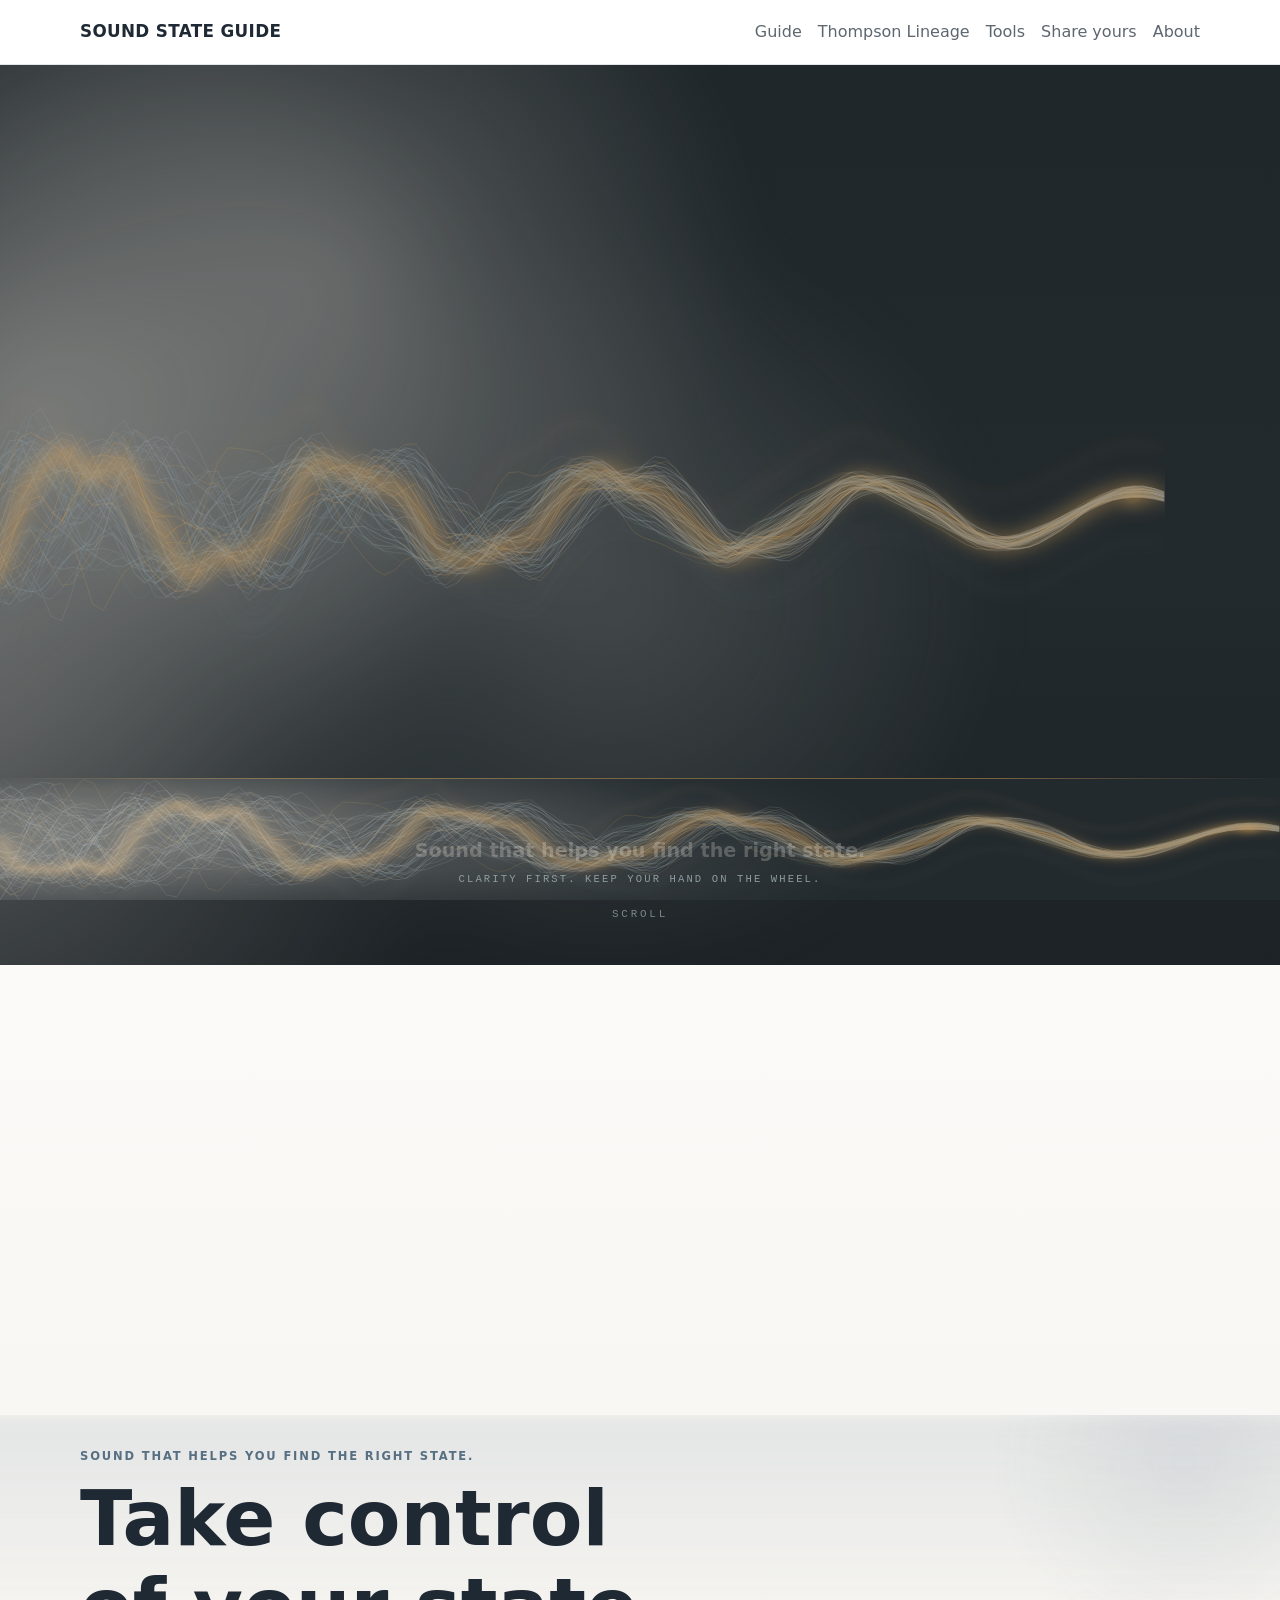
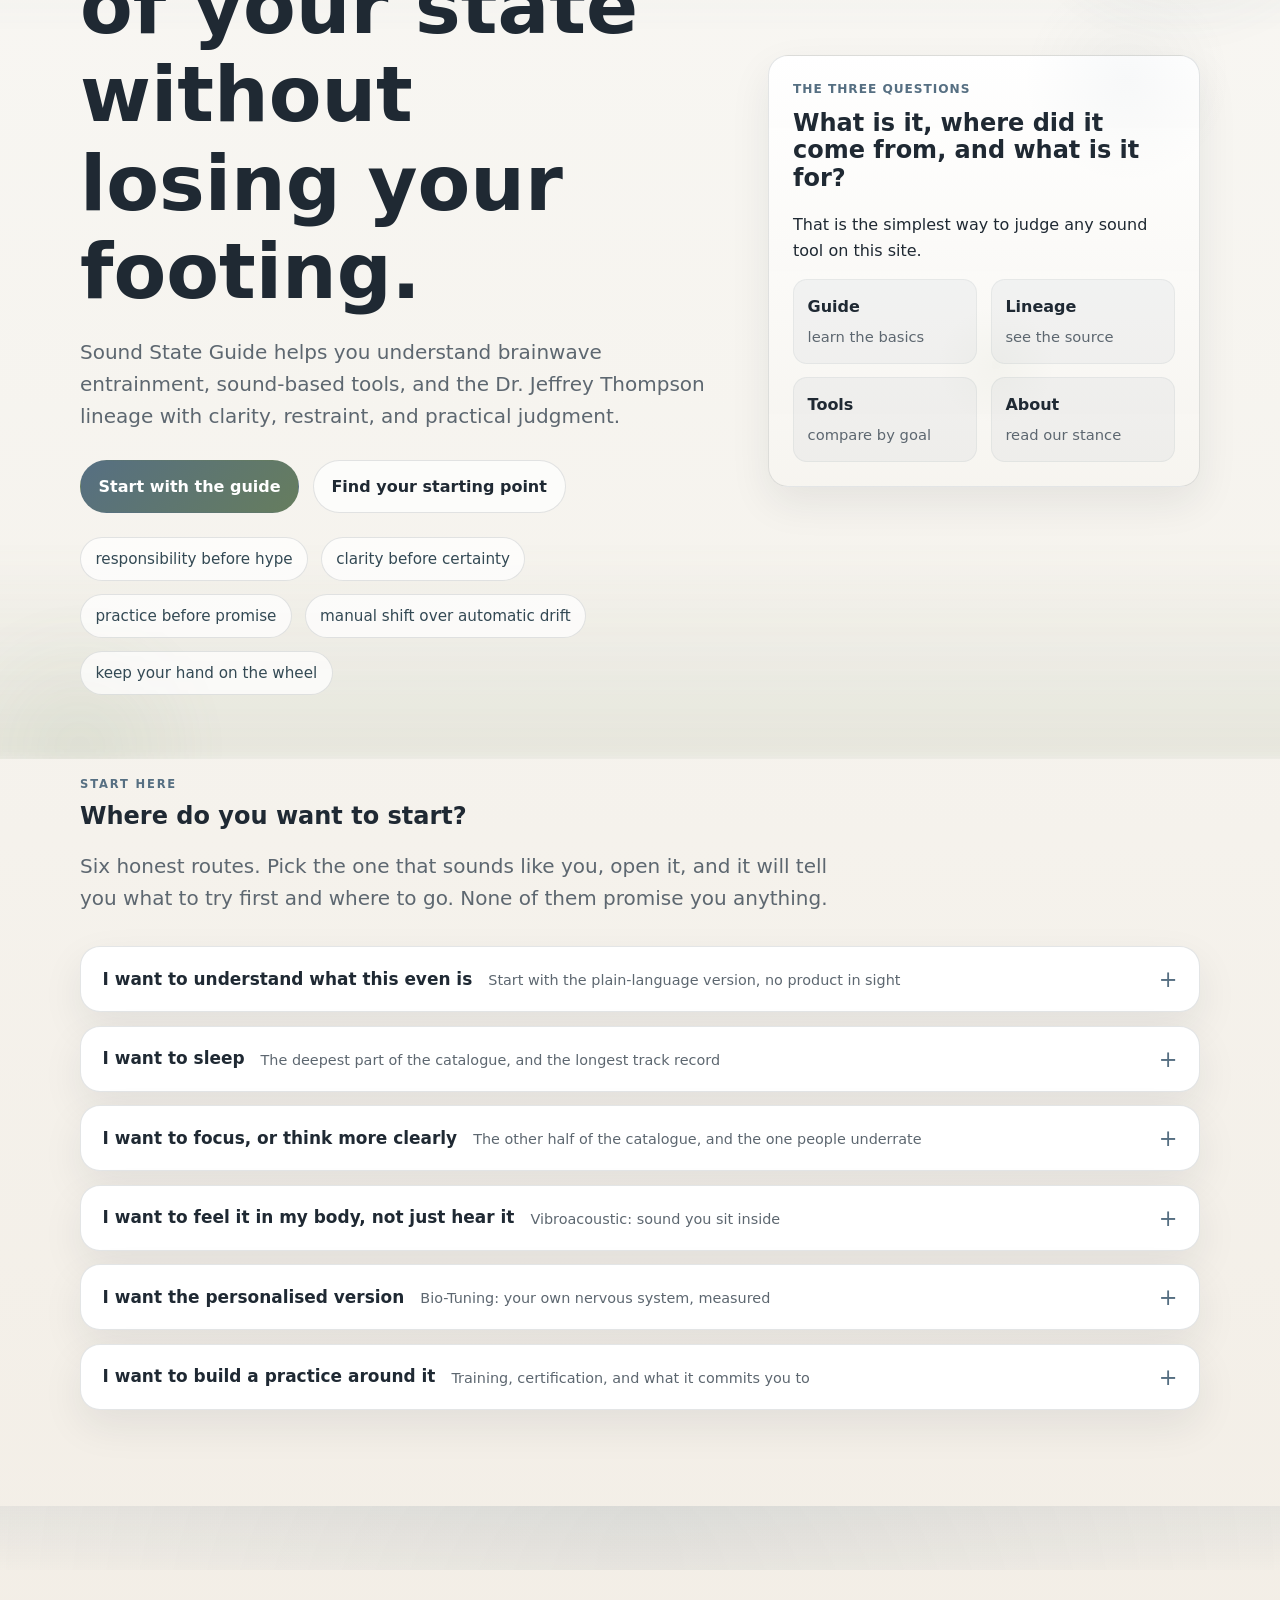
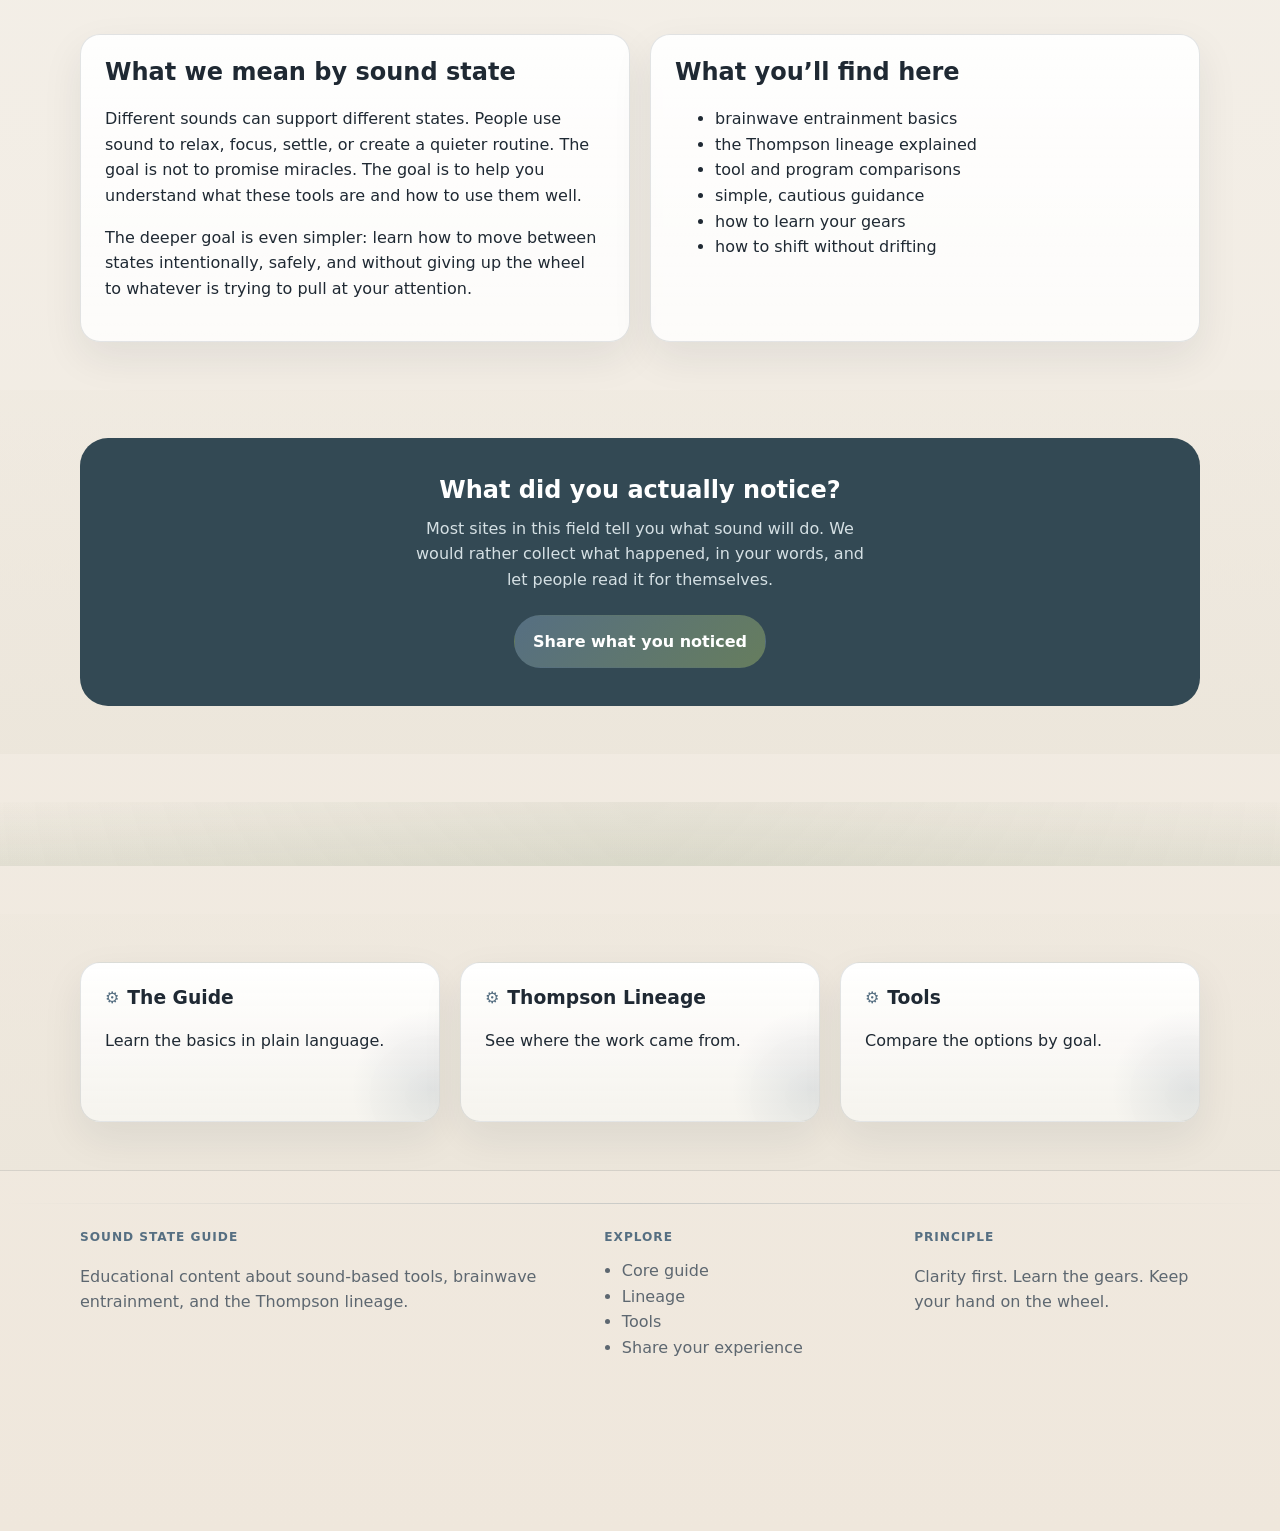
==== commit 70d02160: "live: brass fog system on the homepage and the inner pages Homepage   A fog opening before the hero." ====
--- a/index.html
+++ b/index.html
@@ -64,6 +64,121 @@
       }
     ]
   }</script>
+  <style>
+    /* ==== brass fog system ==============================================
+       Two elements. Homepage opens in the fog and resolves into the site.
+       A line pinned to the bottom of the window crystallizes as you read
+       and carries the tagline. Inner pages carry only a thin echo.
+       Everything animates opacity and transform only. No filter animates.
+       ================================================================== */
+    :root {
+      --brass: #D9A45B;
+      --brass-hi: #F2EDE3;
+      --brass-mid: #8A979D;
+      --brass-bg: #232A2E;
+      --band-h: clamp(96px, 10vw, 122px);
+    }
+
+    /* ---- the opening ---- */
+    .fogtrack { position: relative; height: 150vh; }
+    .fogstage { position: sticky; top: 0; height: 100vh; overflow: hidden; background: #232A2E; }
+    .fog-bg { position: absolute; inset: 0; }
+    .fog-bg-dark { background: linear-gradient(180deg, #20272B 0%, #232A2E 55%, #1C2226 100%); }
+    .fog-bg-cream { background: #f6f4ef; opacity: 0; }
+    .fog-layer {
+      position: absolute; left: 0; width: 118%; margin-left: -9%;
+      top: 50%; height: auto; transform: translateY(-50%);
+      display: block; pointer-events: none;
+    }
+    .fog-haze {
+      position: absolute; inset: -10%;
+      background:
+        radial-gradient(44% 62% at 10% 40%, rgba(242,237,227,0.34), transparent 70%),
+        radial-gradient(38% 54% at 30% 28%, rgba(242,237,227,0.28), transparent 72%),
+        radial-gradient(46% 66% at 4% 72%, rgba(242,237,227,0.24), transparent 74%),
+        radial-gradient(34% 46% at 48% 58%, rgba(242,237,227,0.16), transparent 76%);
+      filter: blur(34px); pointer-events: none;
+    }
+    .fog-cue {
+      position: absolute; left: 0; right: 0; bottom: 2.6rem; text-align: center;
+      font-family: ui-monospace, monospace; font-size: 0.68rem;
+      letter-spacing: 0.26em; text-transform: uppercase;
+      color: rgba(138,151,157,0.85); pointer-events: none;
+    }
+
+    /* ---- the bottom line ---- */
+    body { padding-bottom: var(--band-h); }
+    .fogband {
+      position: fixed; left: 0; right: 0; bottom: 0; height: var(--band-h);
+      z-index: 40; overflow: hidden; background: var(--brass-bg); pointer-events: none;
+    }
+    .fogband .bl {
+      position: absolute; inset: 0; width: 100%; height: 100%;
+      object-fit: cover; object-position: center center; display: block;
+    }
+    .fogband .bhaze {
+      position: absolute; inset: -20% -10%;
+      background:
+        radial-gradient(42% 90% at 8% 60%, rgba(242,237,227,0.34), transparent 70%),
+        radial-gradient(36% 80% at 26% 40%, rgba(242,237,227,0.26), transparent 72%),
+        radial-gradient(44% 96% at 2% 30%, rgba(242,237,227,0.22), transparent 74%),
+        radial-gradient(30% 70% at 44% 55%, rgba(242,237,227,0.14), transparent 76%);
+      filter: blur(22px); pointer-events: none;
+    }
+    /* a hairline, not a cream fade: the band sits over both the dark opening
+       and the cream page, so a page-coloured fade reads as a light bar at the
+       top of the home page */
+    .fogband .bedge {
+      position: absolute; left: 0; right: 0; top: 0; height: 1px;
+      background: linear-gradient(90deg,
+        rgba(217,164,91,0) 0%, rgba(217,164,91,0.45) 22%,
+        rgba(217,164,91,0.45) 78%, rgba(217,164,91,0) 100%);
+      pointer-events: none;
+    }
+    .fogband .btag { position: absolute; left: 0; right: 0; bottom: 12px; text-align: center; }
+    .fogband .btag strong {
+      display: block; font-size: clamp(0.95rem, 1.5vw, 1.35rem); font-weight: 800;
+      color: var(--brass-hi); text-shadow: 0 2px 14px rgba(35,42,46,0.85);
+    }
+    .fogband .btag span {
+      display: block; margin-top: 0.25rem;
+      font-family: ui-monospace, monospace; font-size: 0.66rem;
+      letter-spacing: 0.2em; text-transform: uppercase; color: rgba(148,161,167,0.95);
+    }
+
+    /* ---- the echo on inner pages ---- */
+    .fog-lid {
+      position: relative; height: clamp(112px, 15vw, 216px); overflow: hidden;
+      background: linear-gradient(180deg, #20272B 0%, #232A2E 70%, #232A2E 100%);
+    }
+    .fog-lid img {
+      position: absolute; inset: 0; width: 100%; height: 100%;
+      object-fit: cover; object-position: center center; display: block;
+    }
+    .fog-lid .lid-signal { animation: lidResolve 1.7s cubic-bezier(.22,.7,.3,1) both; }
+    @keyframes lidResolve {
+      from { opacity: 0.10; transform: translateY(12px); }
+      to   { opacity: 1;    transform: none; }
+    }
+    .fog-lid::after {
+      content: ""; position: absolute; left: 0; right: 0; bottom: 0; height: 54px;
+      background: linear-gradient(180deg, rgba(246,244,239,0) 0%, rgba(246,244,239,0.92) 100%);
+      pointer-events: none;
+    }
+
+    @media (max-width: 700px) {
+      .fogtrack { height: 118vh; }
+      .fog-layer { width: 190%; margin-left: -45%; }
+      .fogband .bl { object-position: center 40%; }
+      .fogband .btag strong { font-size: 0.92rem; }
+      .fogband .btag span { font-size: 0.58rem; letter-spacing: 0.14em; }
+    }
+    @media (prefers-reduced-motion: reduce) {
+      .fogtrack { height: auto; }
+      .fogstage { position: relative; height: 70vh; }
+      .fog-lid .lid-signal { animation: none; opacity: 1; }
+    }
+  </style>
 </head>
 <body>
   <header class="site-header">
@@ -80,6 +195,19 @@
   </header>
 
   <main>
+  <section class="fogtrack" id="fogtrack" aria-hidden="true">
+    <div class="fogstage">
+      <div class="fog-bg fog-bg-dark"></div>
+      <div class="fog-bg fog-bg-cream" id="fogCream"></div>
+      <div class="fog-haze" id="fogHaze"></div>
+      <img class="fog-layer" id="fogTangle" src="assets/img/fog-tangle.svg" alt="" />
+      <img class="fog-layer" id="fogBlur" src="assets/img/fog-signal-blur.svg" alt="" />
+      <img class="fog-layer" id="fogSignal" src="assets/img/fog-signal.svg" alt="" />
+      <div class="fog-cue" id="fogCue">scroll</div>
+    </div>
+  </section>
+
+
     <section class="hero hero-home">
       <div class="hero-glow hero-glow-top" aria-hidden="true"></div>
       <div class="hero-glow hero-glow-bottom" aria-hidden="true"></div>
@@ -280,5 +408,81 @@
       </div>
     </div>
   </footer>
+  <div class="fogband" id="fogband" aria-hidden="true">
+    <img class="bl" id="blTangle" src="assets/img/band-tangle.svg" alt="" />
+    <img class="bl" id="blBlur" src="assets/img/band-signal-blur.svg" alt="" />
+    <img class="bl" id="blSharp" src="assets/img/band-signal.svg" alt="" />
+    <div class="bhaze" id="blHaze"></div>
+    <div class="bedge"></div>
+    <div class="btag">
+      <strong id="btagLine">Sound that helps you find the right state.</strong>
+      <span>Clarity first. Keep your hand on the wheel.</span>
+    </div>
+  </div>
+
+  <script>
+  (function () {
+    var reduce = window.matchMedia('(prefers-reduced-motion: reduce)').matches;
+    function clamp(v) { return v < 0 ? 0 : v > 1 ? 1 : v; }
+    function ease(t) { return t < 0.5 ? 2 * t * t : 1 - Math.pow(-2 * t + 2, 2) / 2; }
+
+    /* ---- the opening: fog resolves into the site ---- */
+    var track = document.getElementById('fogtrack');
+    var cream = document.getElementById('fogCream');
+    var haze = document.getElementById('fogHaze');
+    var tangle = document.getElementById('fogTangle');
+    var blur = document.getElementById('fogBlur');
+    var signal = document.getElementById('fogSignal');
+    var cue = document.getElementById('fogCue');
+
+    function opening(p) {
+      haze.style.opacity = (1 - 1.02 * clamp(p / 0.8)).toFixed(3);
+      tangle.style.opacity = (0.90 - 0.86 * clamp(p / 0.9)).toFixed(3);
+      blur.style.opacity = (0.92 - 0.92 * clamp(p / 0.7)).toFixed(3);
+      signal.style.opacity = (0.04 + 0.96 * ease(clamp((p - 0.15) / 0.75))).toFixed(3);
+      cream.style.opacity = clamp((p - 0.55) / 0.37).toFixed(3);
+      if (cue) cue.style.opacity = (1 - clamp(p / 0.22)).toFixed(3);
+    }
+
+    /* ---- the bottom line: the tagline is present throughout and
+            clarifies with everything else. It never pops in. ---- */
+    var bt = document.getElementById('blTangle');
+    var bb = document.getElementById('blBlur');
+    var bs = document.getElementById('blSharp');
+    var bh = document.getElementById('blHaze');
+    var btag = document.getElementById('btagLine');
+
+    function band(p) {
+      bt.style.opacity = (0.90 - 0.86 * p).toFixed(3);
+      bh.style.opacity = (1 - 1.02 * p).toFixed(3);
+      bb.style.opacity = (0.92 - 0.92 * clamp(p / 0.72)).toFixed(3);
+      bs.style.opacity = (0.04 + 0.96 * ease(clamp((p - 0.18) / 0.72))).toFixed(3);
+      bs.style.transform = 'scale(' + (1.012 - 0.012 * p).toFixed(4) + ')';
+      /* present from the first pixel, clarifying gradually */
+      btag.style.opacity = (0.24 + 0.76 * ease(clamp(p / 0.85))).toFixed(3);
+    }
+
+    var params = new URLSearchParams(location.search);
+    var forced = params.has('f') ? clamp(parseFloat(params.get('f')) || 0) : null;
+
+    if (forced !== null) { opening(forced); band(forced); return; }
+    if (reduce) { opening(1); band(1); return; }
+
+    var queued = false;
+    function update() {
+      queued = false;
+      if (track) {
+        var span = track.offsetHeight - window.innerHeight;
+        opening(span > 0 ? -track.getBoundingClientRect().top / span : 1);
+      }
+      var total = document.documentElement.scrollHeight - window.innerHeight;
+      band(total > 0 ? window.scrollY / total : 1);
+    }
+    function onScroll() { if (!queued) { queued = true; requestAnimationFrame(update); } }
+    window.addEventListener('scroll', onScroll, { passive: true });
+    window.addEventListener('resize', onScroll);
+    update();
+  })();
+  </script>
 </body>
 </html>
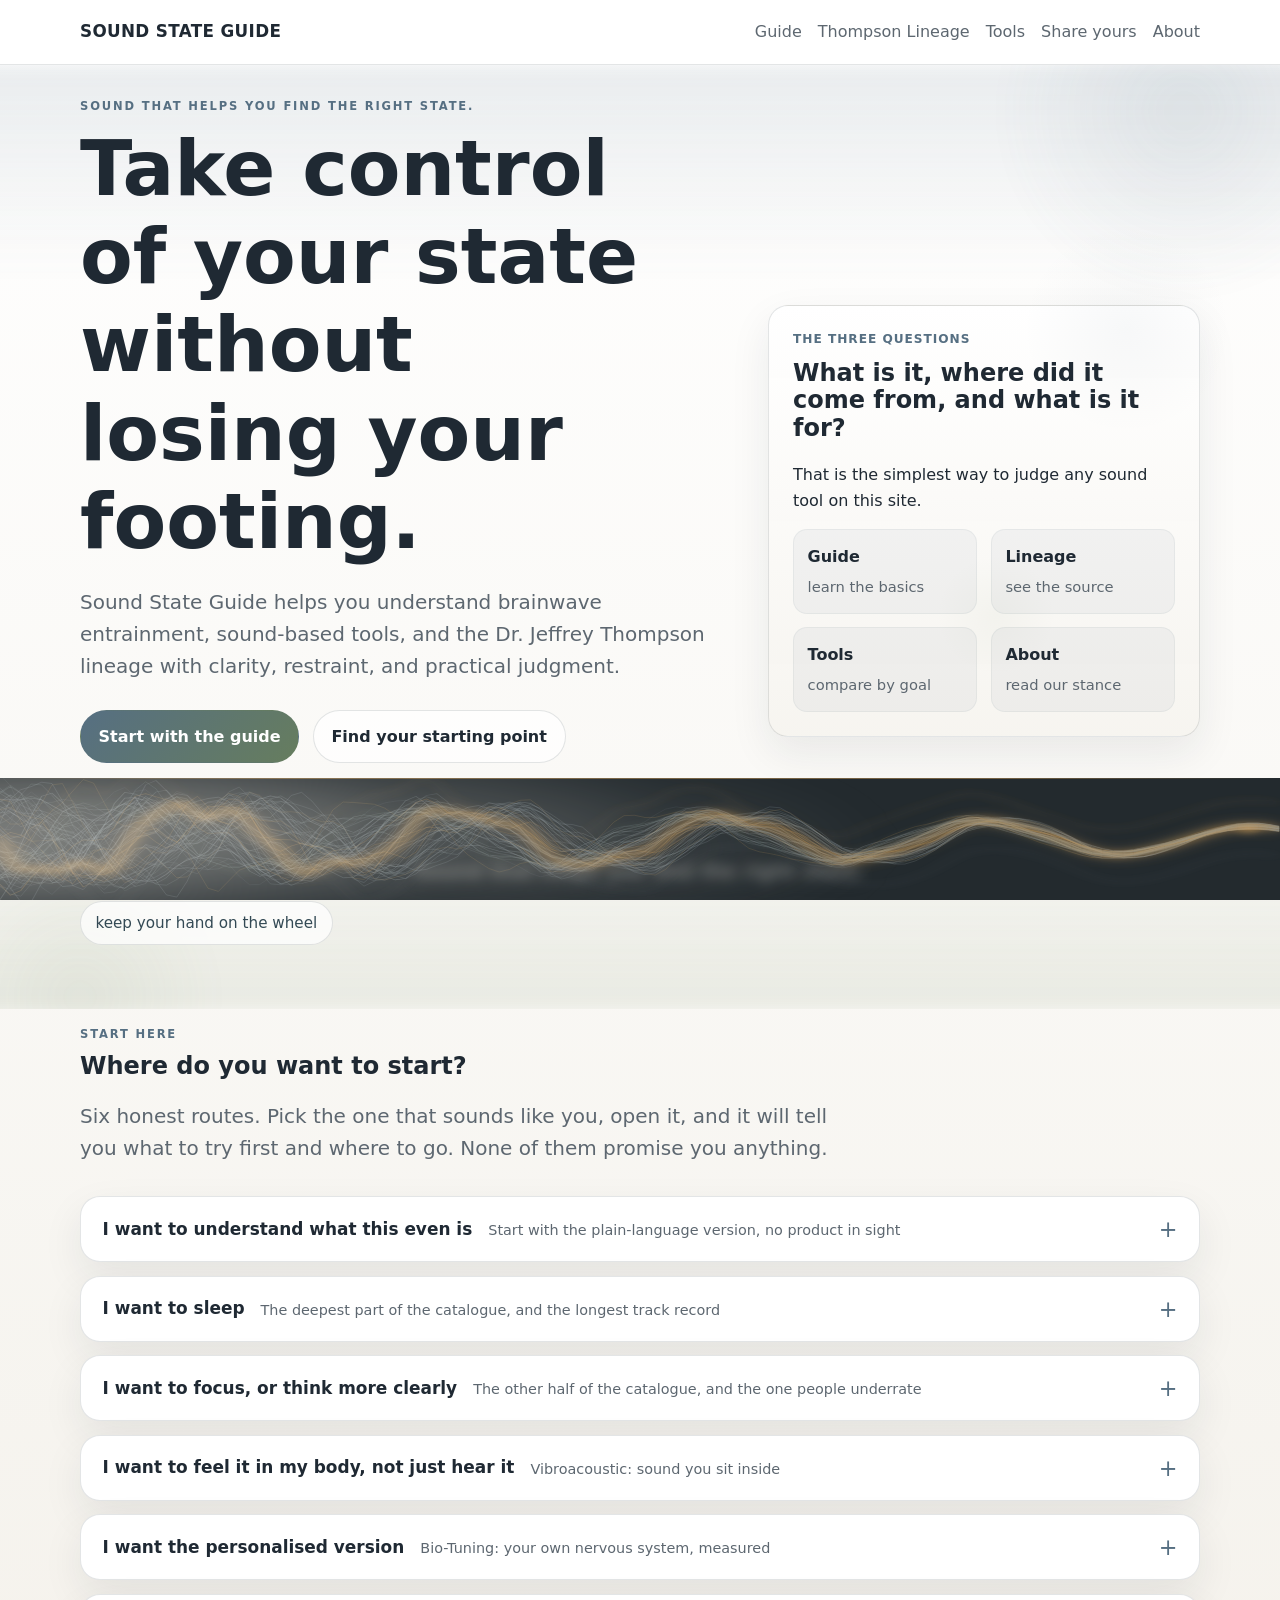
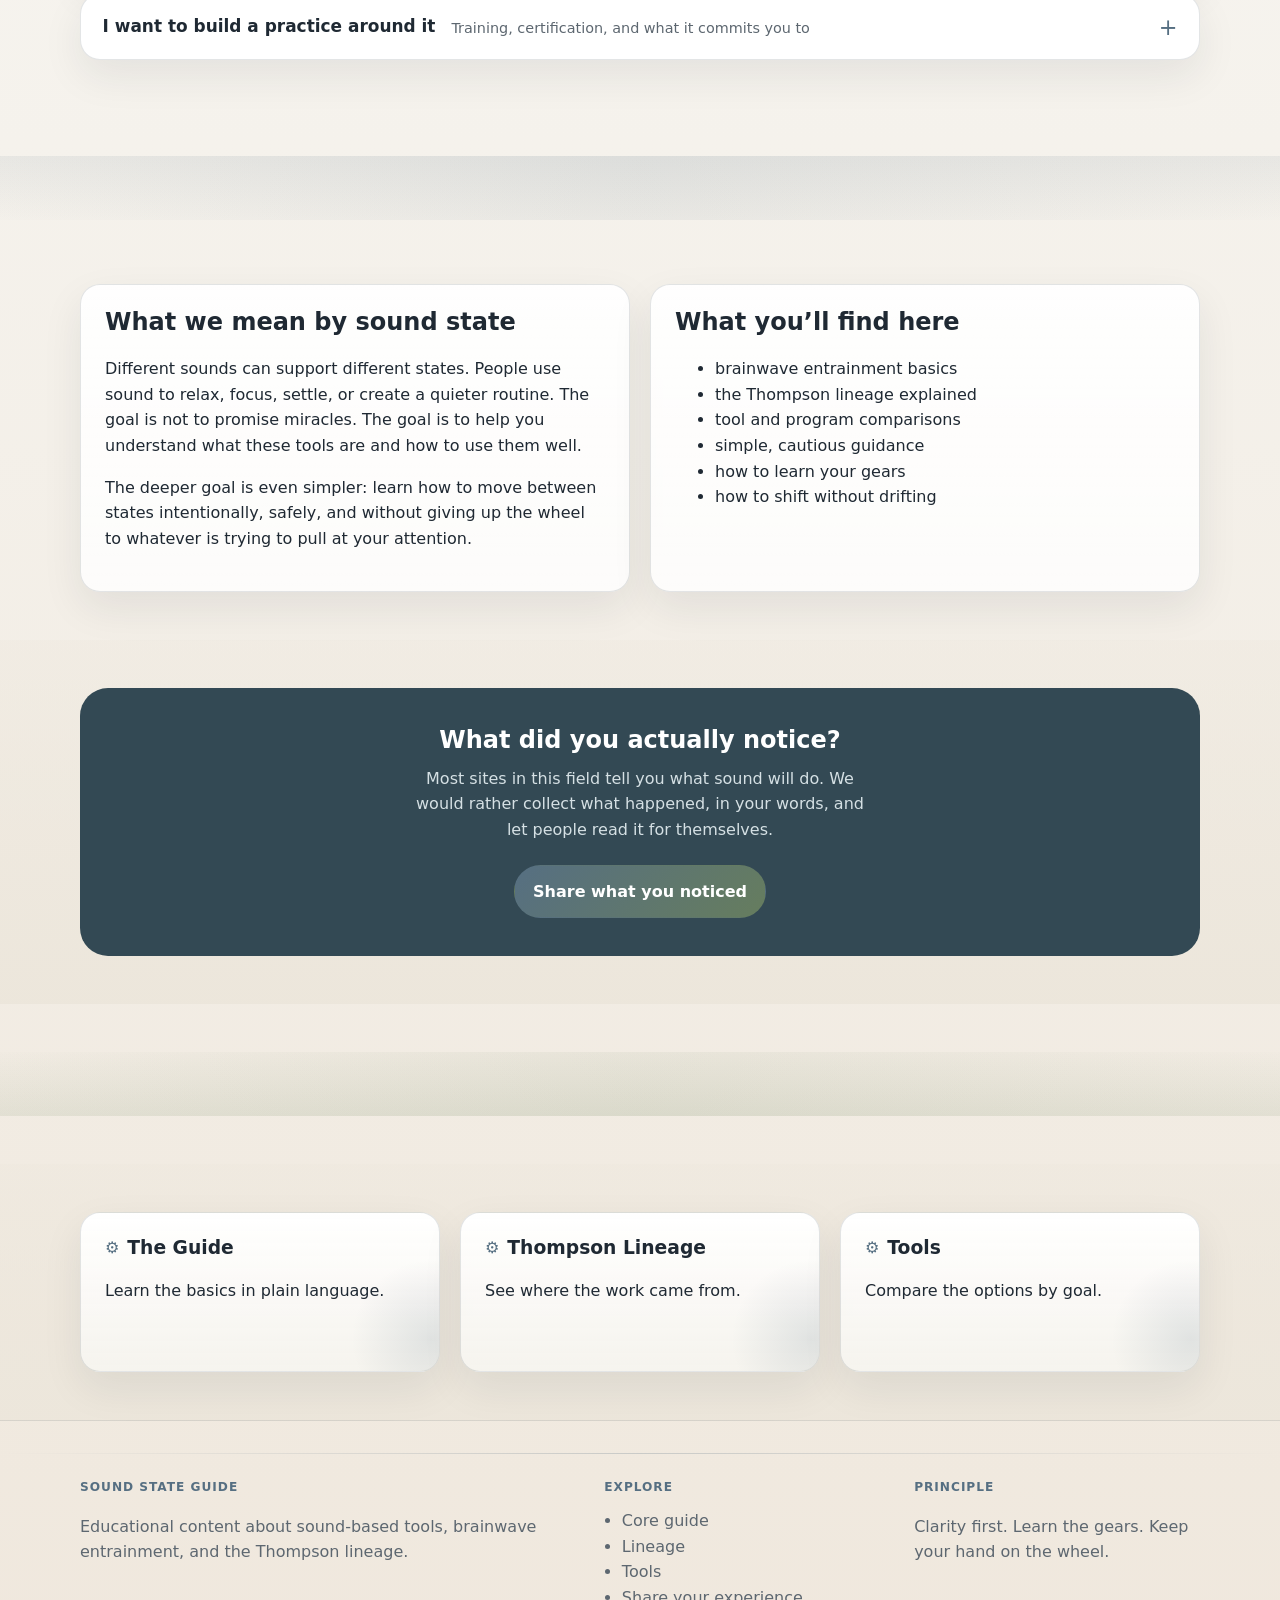
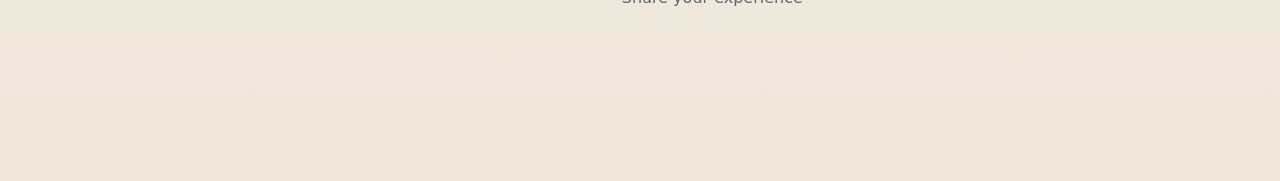
==== commit e85e8acb: "live: drop the fog opening, blur the tagline into focus Chris: the opening reads as distracting and " ====
--- a/index.html
+++ b/index.html
@@ -79,33 +79,6 @@
       --band-h: clamp(96px, 10vw, 122px);
     }
 
-    /* ---- the opening ---- */
-    .fogtrack { position: relative; height: 150vh; }
-    .fogstage { position: sticky; top: 0; height: 100vh; overflow: hidden; background: #232A2E; }
-    .fog-bg { position: absolute; inset: 0; }
-    .fog-bg-dark { background: linear-gradient(180deg, #20272B 0%, #232A2E 55%, #1C2226 100%); }
-    .fog-bg-cream { background: #f6f4ef; opacity: 0; }
-    .fog-layer {
-      position: absolute; left: 0; width: 118%; margin-left: -9%;
-      top: 50%; height: auto; transform: translateY(-50%);
-      display: block; pointer-events: none;
-    }
-    .fog-haze {
-      position: absolute; inset: -10%;
-      background:
-        radial-gradient(44% 62% at 10% 40%, rgba(242,237,227,0.34), transparent 70%),
-        radial-gradient(38% 54% at 30% 28%, rgba(242,237,227,0.28), transparent 72%),
-        radial-gradient(46% 66% at 4% 72%, rgba(242,237,227,0.24), transparent 74%),
-        radial-gradient(34% 46% at 48% 58%, rgba(242,237,227,0.16), transparent 76%);
-      filter: blur(34px); pointer-events: none;
-    }
-    .fog-cue {
-      position: absolute; left: 0; right: 0; bottom: 2.6rem; text-align: center;
-      font-family: ui-monospace, monospace; font-size: 0.68rem;
-      letter-spacing: 0.26em; text-transform: uppercase;
-      color: rgba(138,151,157,0.85); pointer-events: none;
-    }
-
     /* ---- the bottom line ---- */
     body { padding-bottom: var(--band-h); }
     .fogband {
@@ -139,11 +112,8 @@
     .fogband .btag strong {
       display: block; font-size: clamp(0.95rem, 1.5vw, 1.35rem); font-weight: 800;
       color: var(--brass-hi); text-shadow: 0 2px 14px rgba(35,42,46,0.85);
-    }
-    .fogband .btag span {
-      display: block; margin-top: 0.25rem;
-      font-family: ui-monospace, monospace; font-size: 0.66rem;
-      letter-spacing: 0.2em; text-transform: uppercase; color: rgba(148,161,167,0.95);
+      /* starts out of focus and comes in. See the script for the ramp. */
+      filter: blur(6.2px);
     }
 
     /* ---- the echo on inner pages ---- */
@@ -167,15 +137,10 @@
     }
 
     @media (max-width: 700px) {
-      .fogtrack { height: 118vh; }
-      .fog-layer { width: 190%; margin-left: -45%; }
       .fogband .bl { object-position: center 40%; }
       .fogband .btag strong { font-size: 0.92rem; }
-      .fogband .btag span { font-size: 0.58rem; letter-spacing: 0.14em; }
     }
     @media (prefers-reduced-motion: reduce) {
-      .fogtrack { height: auto; }
-      .fogstage { position: relative; height: 70vh; }
       .fog-lid .lid-signal { animation: none; opacity: 1; }
     }
   </style>
@@ -195,18 +160,6 @@
   </header>
 
   <main>
-  <section class="fogtrack" id="fogtrack" aria-hidden="true">
-    <div class="fogstage">
-      <div class="fog-bg fog-bg-dark"></div>
-      <div class="fog-bg fog-bg-cream" id="fogCream"></div>
-      <div class="fog-haze" id="fogHaze"></div>
-      <img class="fog-layer" id="fogTangle" src="assets/img/fog-tangle.svg" alt="" />
-      <img class="fog-layer" id="fogBlur" src="assets/img/fog-signal-blur.svg" alt="" />
-      <img class="fog-layer" id="fogSignal" src="assets/img/fog-signal.svg" alt="" />
-      <div class="fog-cue" id="fogCue">scroll</div>
-    </div>
-  </section>
-
 
     <section class="hero hero-home">
       <div class="hero-glow hero-glow-top" aria-hidden="true"></div>
@@ -416,7 +369,6 @@
     <div class="bedge"></div>
     <div class="btag">
       <strong id="btagLine">Sound that helps you find the right state.</strong>
-      <span>Clarity first. Keep your hand on the wheel.</span>
     </div>
   </div>
 
@@ -426,31 +378,14 @@
     function clamp(v) { return v < 0 ? 0 : v > 1 ? 1 : v; }
     function ease(t) { return t < 0.5 ? 2 * t * t : 1 - Math.pow(-2 * t + 2, 2) / 2; }
 
-    /* ---- the opening: fog resolves into the site ---- */
-    var track = document.getElementById('fogtrack');
-    var cream = document.getElementById('fogCream');
-    var haze = document.getElementById('fogHaze');
-    var tangle = document.getElementById('fogTangle');
-    var blur = document.getElementById('fogBlur');
-    var signal = document.getElementById('fogSignal');
-    var cue = document.getElementById('fogCue');
-
-    function opening(p) {
-      haze.style.opacity = (1 - 1.02 * clamp(p / 0.8)).toFixed(3);
-      tangle.style.opacity = (0.90 - 0.86 * clamp(p / 0.9)).toFixed(3);
-      blur.style.opacity = (0.92 - 0.92 * clamp(p / 0.7)).toFixed(3);
-      signal.style.opacity = (0.04 + 0.96 * ease(clamp((p - 0.15) / 0.75))).toFixed(3);
-      cream.style.opacity = clamp((p - 0.55) / 0.37).toFixed(3);
-      if (cue) cue.style.opacity = (1 - clamp(p / 0.22)).toFixed(3);
-    }
-
-    /* ---- the bottom line: the tagline is present throughout and
-            clarifies with everything else. It never pops in. ---- */
+    /* ---- the bottom line: the tagline starts out of focus and blurs into
+            legibility as the signal crystallizes. It never pops in. ---- */
     var bt = document.getElementById('blTangle');
     var bb = document.getElementById('blBlur');
     var bs = document.getElementById('blSharp');
     var bh = document.getElementById('blHaze');
     var btag = document.getElementById('btagLine');
+    if (!bt || !bb || !bs || !btag) return;
 
     function band(p) {
       bt.style.opacity = (0.90 - 0.86 * p).toFixed(3);
@@ -458,23 +393,20 @@
       bb.style.opacity = (0.92 - 0.92 * clamp(p / 0.72)).toFixed(3);
       bs.style.opacity = (0.04 + 0.96 * ease(clamp((p - 0.18) / 0.72))).toFixed(3);
       bs.style.transform = 'scale(' + (1.012 - 0.012 * p).toFixed(4) + ')';
-      /* present from the first pixel, clarifying gradually */
-      btag.style.opacity = (0.24 + 0.76 * ease(clamp(p / 0.85))).toFixed(3);
+
+      var clarity = ease(clamp(p / 0.85));
+      btag.style.opacity = (0.38 + 0.62 * clarity).toFixed(3);
+      /* quantised so the blur does not repaint on every scroll pixel */
+      btag.style.filter = 'blur(' + (6.2 * (1 - clarity)).toFixed(1) + 'px)';
     }
 
     var params = new URLSearchParams(location.search);
-    var forced = params.has('f') ? clamp(parseFloat(params.get('f')) || 0) : null;
-
-    if (forced !== null) { opening(forced); band(forced); return; }
-    if (reduce) { opening(1); band(1); return; }
+    if (params.has('f')) { band(clamp(parseFloat(params.get('f')) || 0)); return; }
+    if (reduce) { band(1); return; }
 
     var queued = false;
     function update() {
       queued = false;
-      if (track) {
-        var span = track.offsetHeight - window.innerHeight;
-        opening(span > 0 ? -track.getBoundingClientRect().top / span : 1);
-      }
       var total = document.documentElement.scrollHeight - window.innerHeight;
       band(total > 0 ? window.scrollY / total : 1);
     }
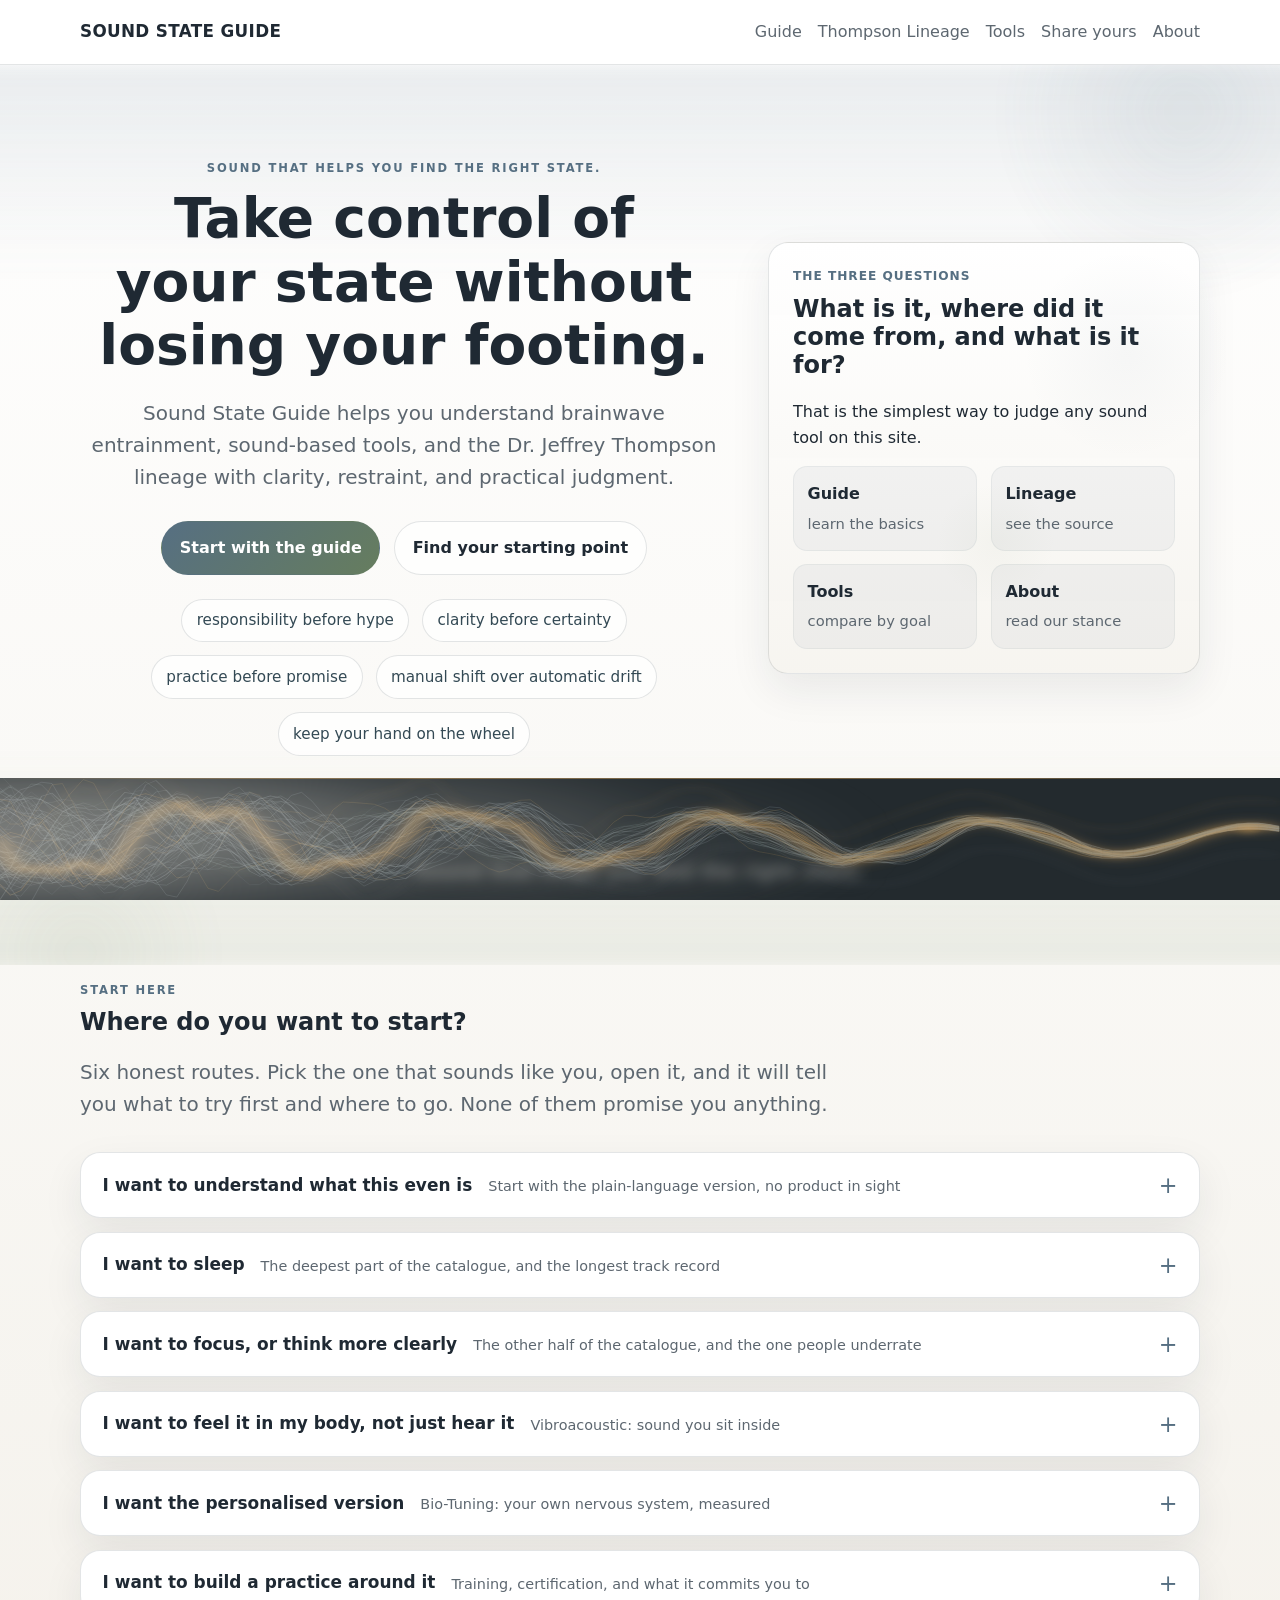
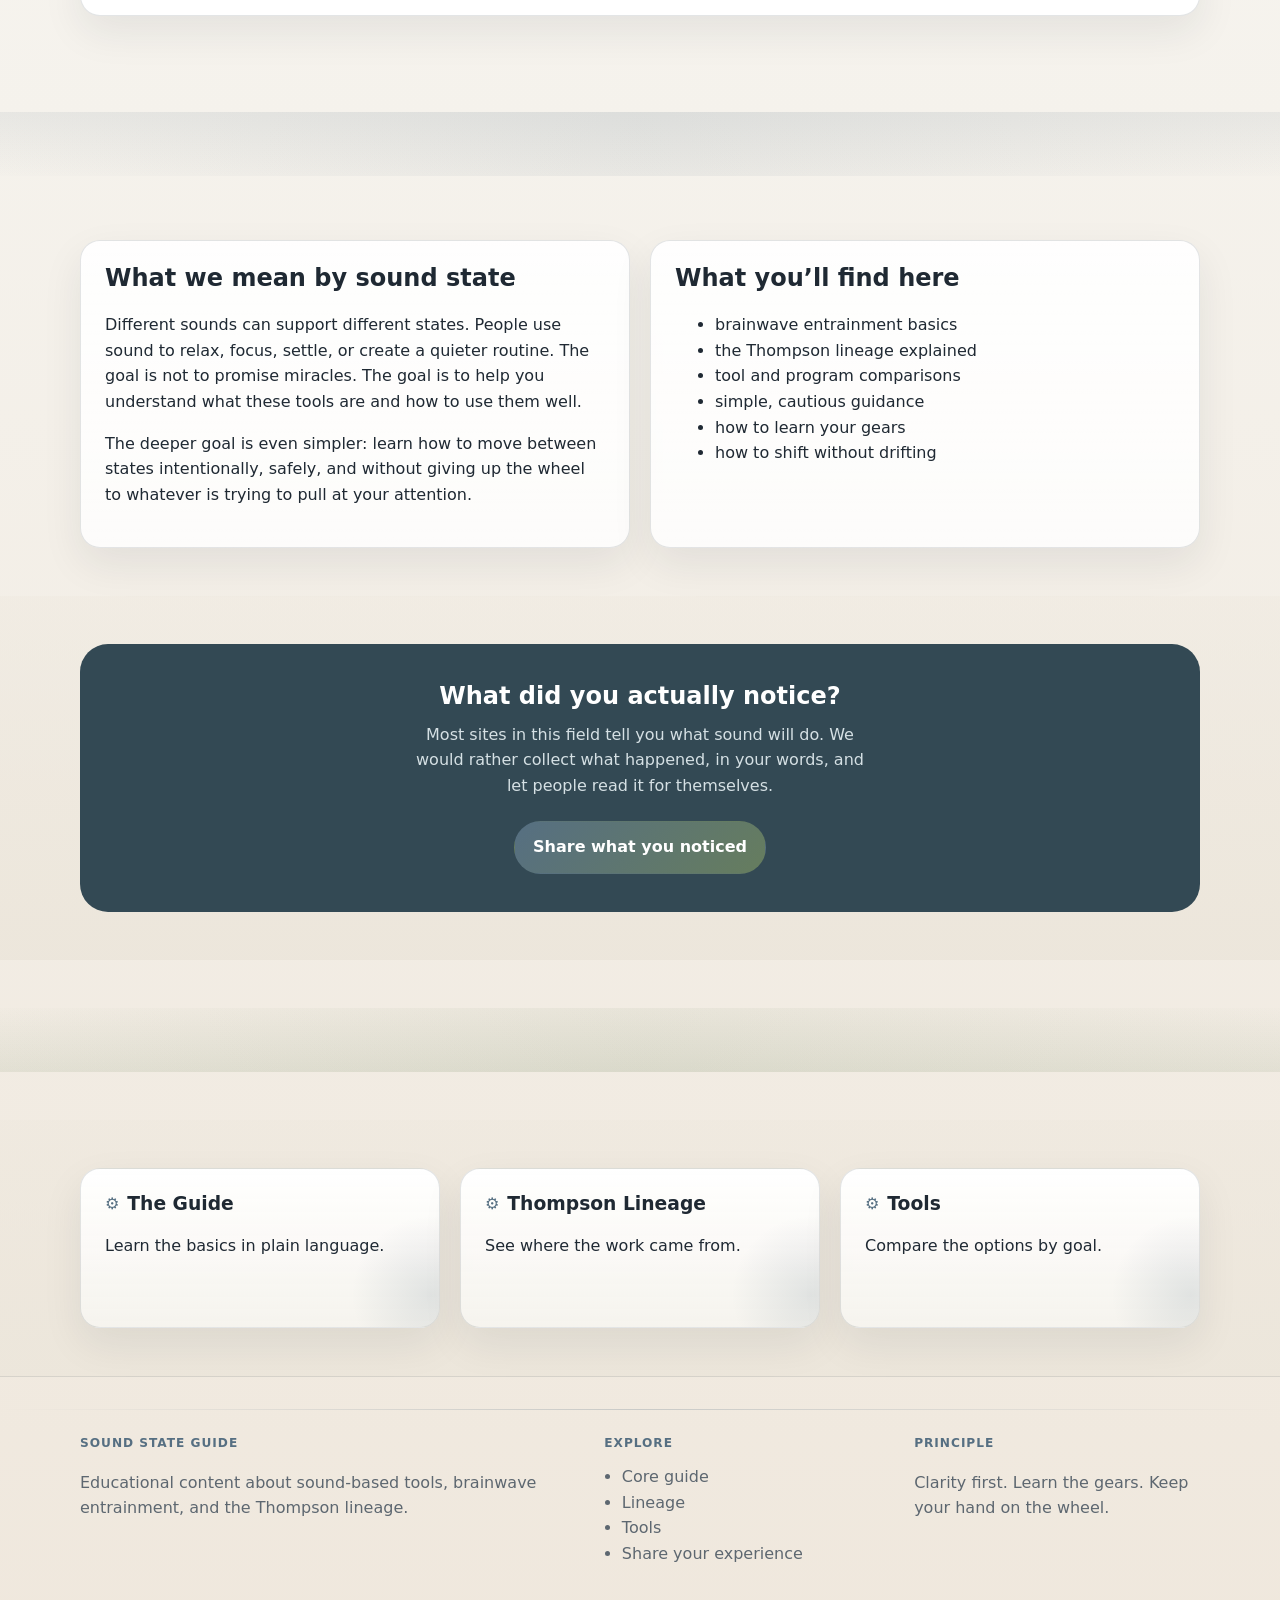
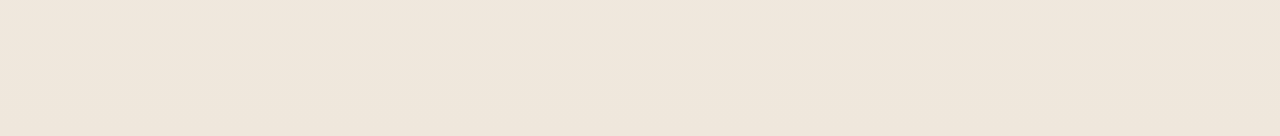
==== commit 5c7d6f16: "live: centre the homepage hero H1, lead, buttons and the principle pills are centred. The three-ques" ====
--- a/index.html
+++ b/index.html
@@ -143,6 +143,19 @@
     @media (prefers-reduced-motion: reduce) {
       .fog-lid .lid-signal { animation: none; opacity: 1; }
     }
+
+    /* ---- centred hero copy (Chris, 2026-10-12) ---- */
+    .hero-home .hero-copy { text-align: center; margin-inline: auto; }
+    .hero-home .hero-copy h1 {
+      font-size: clamp(2.4rem, 4.3vw, 4.2rem);
+      max-width: 24ch; margin-inline: auto;
+      text-wrap: balance;
+    }
+    /* keep the hero's own content clear of the fixed band */
+    .hero-home { padding-bottom: calc(var(--band-h) + 1.5rem); }
+    .hero-home .hero-copy .lead { margin-inline: auto; }
+    .hero-home .cta-row { justify-content: center; }
+    .hero-home .hero-points { justify-content: center; }
   </style>
 </head>
 <body>
